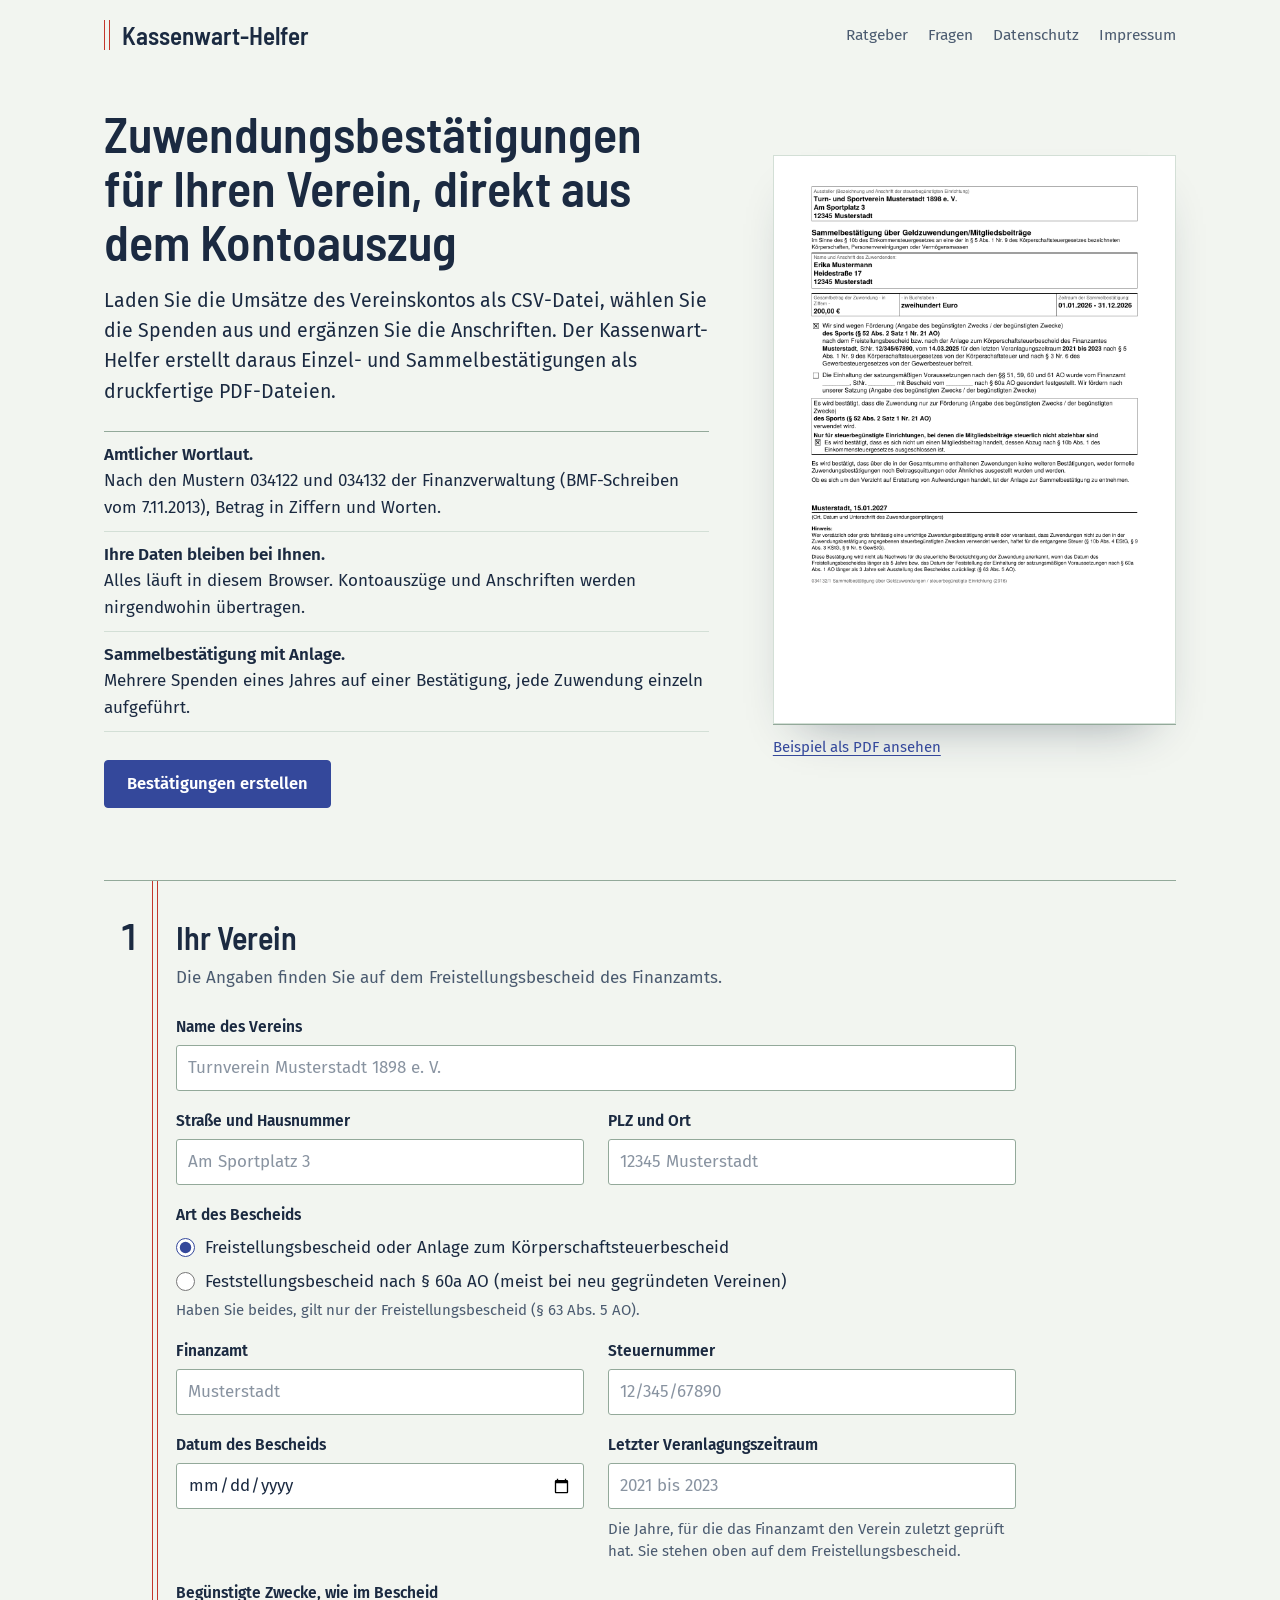
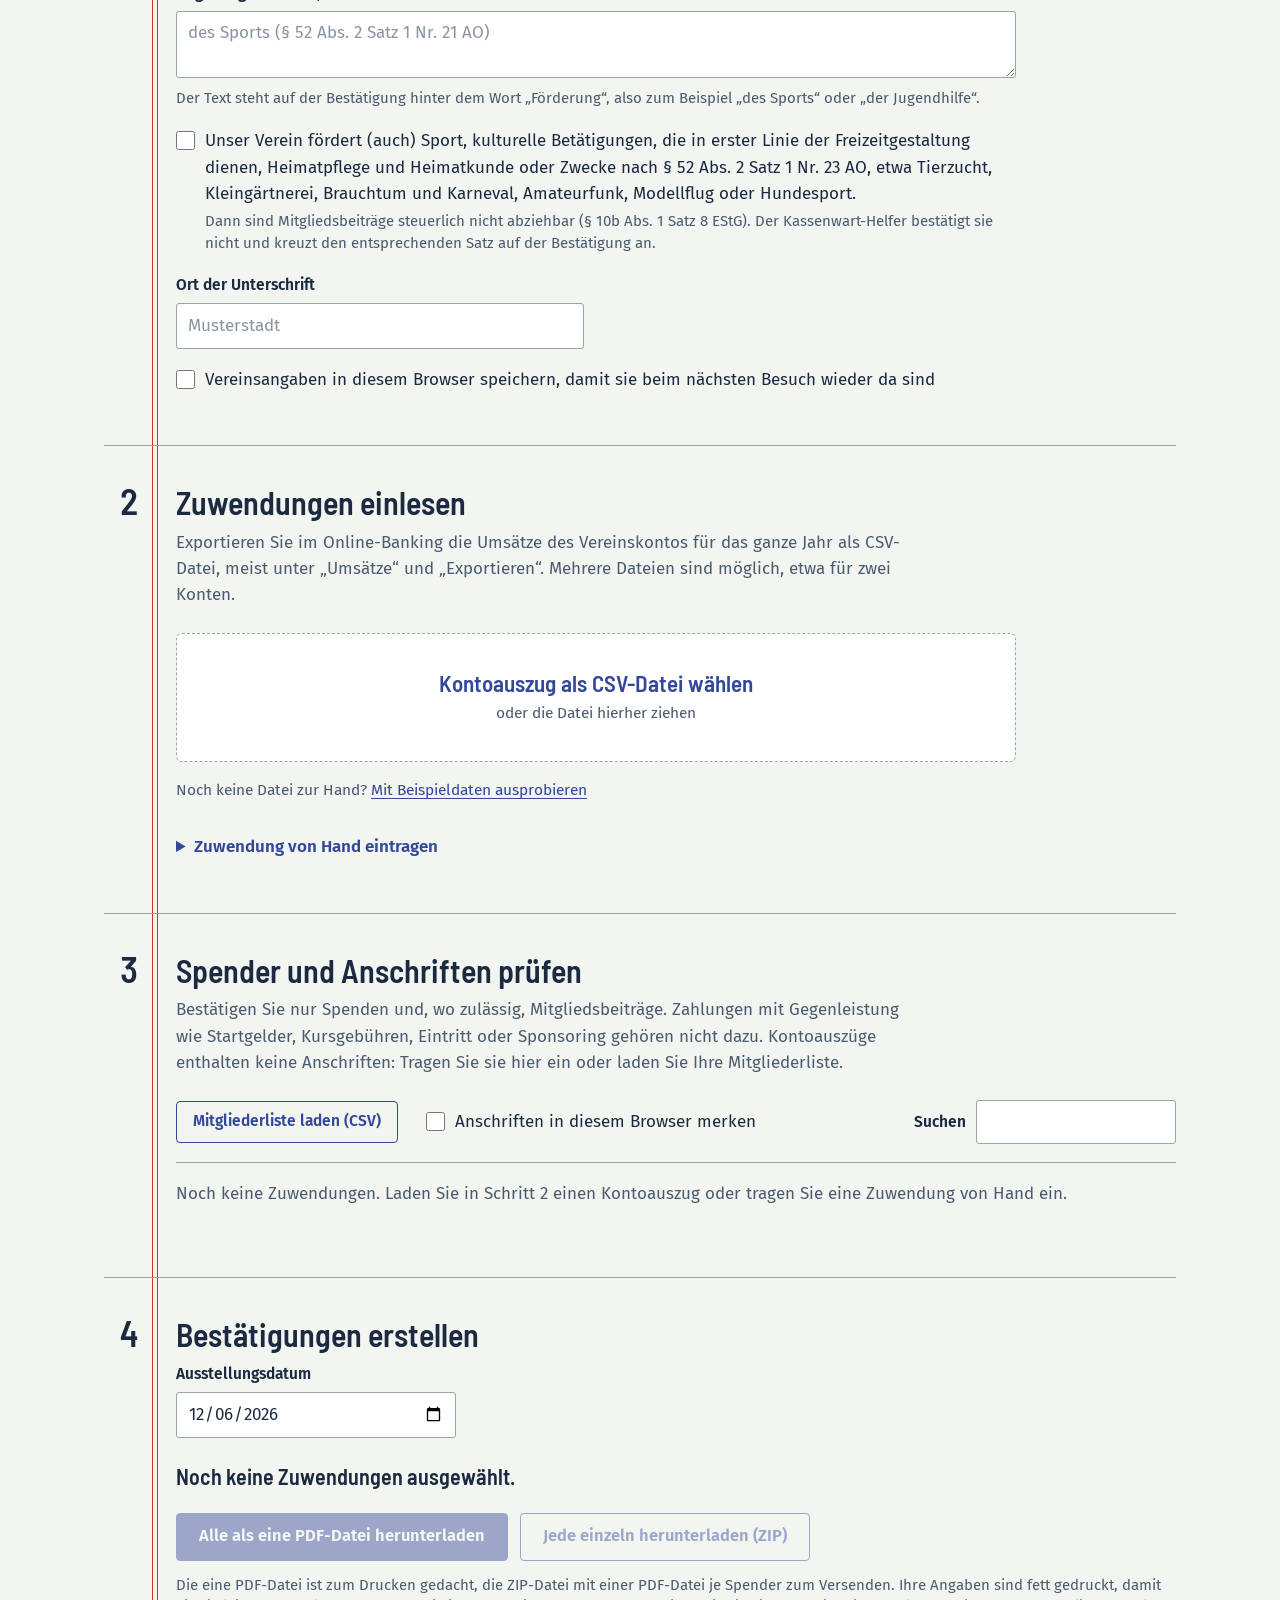
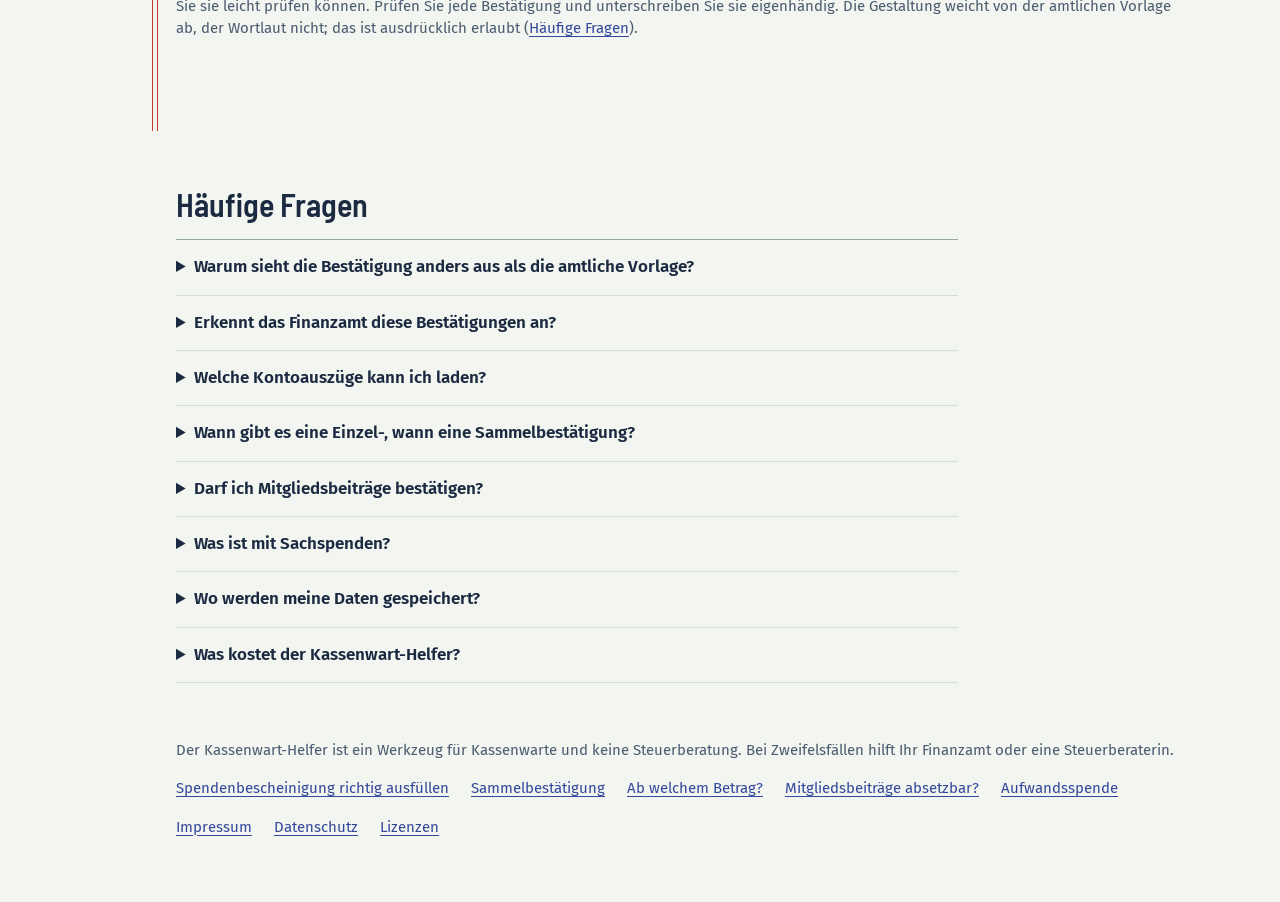
==== index.html @ af26ae36 "Seite aktualisiert (23e7986)" ====
<!doctype html>
<html lang="de">
<head>
  <meta charset="utf-8">
  <meta name="viewport" content="width=device-width, initial-scale=1">
  <title>Zuwendungsbestätigung erstellen: amtliches Muster, direkt aus dem Kontoauszug | Kassenwart-Helfer</title>
  <meta name="description" content="Spendenbescheinigungen für Ihren Verein nach amtlichem Muster: Kontoauszug als CSV laden, Spenden prüfen, Einzel- und Sammelbestätigungen als PDF erstellen. Ohne Anmeldung, die Daten bleiben in Ihrem Browser.">
  <meta name="color-scheme" content="light dark">
  <link rel="canonical" href="https://kassenwart-helfer.de/">
  <meta property="og:type" content="website">
  <meta property="og:locale" content="de_DE">
  <meta property="og:site_name" content="Kassenwart-Helfer">
  <meta property="og:title" content="Zuwendungsbestätigungen für Ihren Verein, direkt aus dem Kontoauszug">
  <meta property="og:description" content="Einzel- und Sammelbestätigungen nach amtlichem Muster als PDF. Ohne Anmeldung, die Daten bleiben in Ihrem Browser.">
  <meta property="og:url" content="https://kassenwart-helfer.de/">
  <meta property="og:image" content="https://kassenwart-helfer.de/beispiel.png">
  <link rel="icon" href="favicon.svg" type="image/svg+xml">
  <link rel="stylesheet" href="style.css">
  <script type="module" src="app.js"></script>
</head>
<body>
  <header class="kopf">
    <a class="marke" href="./">Kassenwart-Helfer</a>
    <nav aria-label="Seiten">
      <a href="spendenbescheinigung-verein.html">Ratgeber</a>
      <a href="#fragen">Fragen</a>
      <a href="datenschutz.html">Datenschutz</a>
      <a href="impressum.html">Impressum</a>
    </nav>
  </header>

  <main>
    <section class="einstieg" aria-labelledby="titel">
      <div>
        <h1 id="titel">Zuwendungsbestätigungen für Ihren Verein, direkt aus dem Kontoauszug</h1>
        <p class="lead">Laden Sie die Umsätze des Vereinskontos als CSV-Datei, wählen Sie die Spenden aus und ergänzen Sie die Anschriften. Der Kassenwart-Helfer erstellt daraus Einzel- und Sammelbestätigungen als druckfertige PDF-Dateien.</p>
        <ul class="fakten">
          <li><strong>Amtlicher Wortlaut.</strong> Nach den Mustern 034122 und 034132 der Finanzverwaltung (BMF-Schreiben vom 7.11.2013), Betrag in Ziffern und Worten.</li>
          <li><strong>Ihre Daten bleiben bei Ihnen.</strong> Alles läuft in diesem Browser. Kontoauszüge und Anschriften werden nirgendwohin übertragen.</li>
          <li><strong>Sammelbestätigung mit Anlage.</strong> Mehrere Spenden eines Jahres auf einer Bestätigung, jede Zuwendung einzeln aufgeführt.</li>
        </ul>
        <a class="knopf" href="#verein">Bestätigungen erstellen</a>
      </div>
      <figure class="beleg">
        <a href="beispiel.pdf"><img src="beispiel.png" width="620" height="877" alt="Beispiel: Sammelbestätigung über Geldzuwendungen eines Sportvereins nach amtlichem Muster"></a>
        <figcaption><a href="beispiel.pdf">Beispiel als PDF ansehen</a></figcaption>
      </figure>
    </section>

    <noscript><p class="meldung fehler">Der Kassenwart-Helfer braucht JavaScript. Bitte aktivieren Sie es für diese Seite.</p></noscript>

    <div class="kassenbuch">
      <section class="schritt" id="verein" aria-labelledby="verein-titel">
        <span class="nr" aria-hidden="true">1</span>
        <h2 id="verein-titel">Ihr Verein</h2>
        <p class="erklaerung">Die Angaben finden Sie auf dem Freistellungsbescheid des Finanzamts.</p>
        <form id="form-verein" class="felder" autocomplete="off">
          <label class="breit">Name des Vereins
            <input name="name" placeholder="Turnverein Musterstadt 1898 e. V.">
          </label>
          <label>Straße und Hausnummer
            <input name="strasse" placeholder="Am Sportplatz 3">
          </label>
          <label>PLZ und Ort
            <input name="plzOrt" placeholder="12345 Musterstadt">
          </label>
          <fieldset class="breit">
            <legend>Art des Bescheids</legend>
            <label class="wahl"><input type="radio" name="variante" value="freistellung" checked> <span>Freistellungsbescheid oder Anlage zum Körperschaftsteuerbescheid</span></label>
            <label class="wahl"><input type="radio" name="variante" value="feststellung"> <span>Feststellungsbescheid nach § 60a AO (meist bei neu gegründeten Vereinen)</span></label>
            <span class="hilfe">Haben Sie beides, gilt nur der Freistellungsbescheid (§ 63 Abs. 5 AO).</span>
          </fieldset>
          <label>Finanzamt
            <input name="finanzamt" placeholder="Musterstadt">
          </label>
          <label>Steuernummer
            <input name="steuernummer" placeholder="12/345/67890">
          </label>
          <label>Datum des Bescheids
            <input type="date" name="bescheidDatum">
          </label>
          <label data-nur="freistellung">Letzter Veranlagungszeitraum
            <input name="veranlagungszeitraum" placeholder="2021 bis 2023">
            <span class="hilfe">Die Jahre, für die das Finanzamt den Verein zuletzt geprüft hat. Sie stehen oben auf dem Freistellungsbescheid.</span>
          </label>
          <label class="breit">Begünstigte Zwecke, wie im Bescheid
            <textarea name="zwecke" rows="2" placeholder="des Sports (§ 52 Abs. 2 Satz 1 Nr. 21 AO)"></textarea>
            <span class="hilfe">Der Text steht auf der Bestätigung hinter dem Wort „Förderung“, also zum Beispiel „des Sports“ oder „der Jugendhilfe“.</span>
          </label>
          <label class="wahl breit"><input type="checkbox" name="freizeitzwecke">
            <span>Unser Verein fördert (auch) Sport, kulturelle Betätigungen, die in erster Linie der Freizeitgestaltung dienen, Heimatpflege und Heimatkunde oder Zwecke nach § 52 Abs. 2 Satz 1 Nr. 23 AO, etwa Tierzucht, Kleingärtnerei, Brauchtum und Karneval, Amateurfunk, Modellflug oder Hundesport.
              <span class="hilfe">Dann sind Mitgliedsbeiträge steuerlich nicht abziehbar (§ 10b Abs. 1 Satz 8 EStG). Der Kassenwart-Helfer bestätigt sie nicht und kreuzt den entsprechenden Satz auf der Bestätigung an.</span>
            </span>
          </label>
          <label>Ort der Unterschrift
            <input name="ort" placeholder="Musterstadt">
          </label>
          <label class="wahl breit"><input type="checkbox" id="verein-merken"> <span>Vereinsangaben in diesem Browser speichern, damit sie beim nächsten Besuch wieder da sind</span></label>
        </form>
        <p id="verein-meldung" class="meldung" role="status"></p>
      </section>

      <section class="schritt" id="zuwendungen" aria-labelledby="zuwendungen-titel">
        <span class="nr" aria-hidden="true">2</span>
        <h2 id="zuwendungen-titel">Zuwendungen einlesen</h2>
        <p class="erklaerung">Exportieren Sie im Online-Banking die Umsätze des Vereinskontos für das ganze Jahr als CSV-Datei, meist unter „Umsätze“ und „Exportieren“. Mehrere Dateien sind möglich, etwa für zwei Konten.</p>
        <label class="ablage" id="ablage-konto">
          <input type="file" id="datei-konto" accept=".csv,.txt,text/csv" multiple>
          <span class="ablage-titel">Kontoauszug als CSV-Datei wählen</span>
          <span class="ablage-text">oder die Datei hierher ziehen</span>
        </label>
        <p class="nebenbei">Noch keine Datei zur Hand? <button type="button" id="beispiel" class="leise">Mit Beispieldaten ausprobieren</button></p>
        <div id="dateien" class="dateien"></div>
        <p id="konto-meldung" class="meldung" role="status"></p>
        <div id="zeile-jahr" class="zeile-jahr" hidden>
          <label>Kalenderjahr der Bestätigungen <select id="jahr"></select></label>
        </div>
        <details class="hand">
          <summary>Zuwendung von Hand eintragen</summary>
          <p class="hilfe">Für Barspenden und für den Verzicht auf Erstattung von Aufwendungen, die nicht auf dem Kontoauszug stehen.</p>
          <form id="form-hand" class="felder">
            <label class="breit">Name
              <input name="name" required>
            </label>
            <label>Tag der Zuwendung
              <input type="date" name="datum" required>
            </label>
            <label>Betrag in Euro
              <input name="betrag" inputmode="decimal" required placeholder="50,00">
            </label>
            <label>Art der Zuwendung
              <select name="art"><option>Geldzuwendung</option><option>Mitgliedsbeitrag</option></select>
            </label>
            <label class="wahl"><input type="checkbox" name="verzicht"> <span>Verzicht auf Erstattung von Aufwendungen</span></label>
            <div class="breit"><button class="knopf zweit" type="submit">Zuwendung hinzufügen</button></div>
          </form>
          <p id="hand-meldung" class="meldung" role="status"></p>
        </details>
      </section>

      <section class="schritt" id="spender" aria-labelledby="spender-titel">
        <span class="nr" aria-hidden="true">3</span>
        <h2 id="spender-titel">Spender und Anschriften prüfen</h2>
        <p class="erklaerung">Bestätigen Sie nur Spenden und, wo zulässig, Mitgliedsbeiträge. Zahlungen mit Gegenleistung wie Startgelder, Kursgebühren, Eintritt oder Sponsoring gehören nicht dazu. Kontoauszüge enthalten keine Anschriften: Tragen Sie sie hier ein oder laden Sie Ihre Mitgliederliste.</p>
        <div class="werkzeuge">
          <label class="knopf zweit klein">Mitgliederliste laden (CSV)<input type="file" id="datei-mitglieder" accept=".csv,.txt,text/csv" class="unsichtbar"></label>
          <label class="wahl"><input type="checkbox" id="merken"> <span>Anschriften in diesem Browser merken</span></label>
          <label class="suche">Suchen <input type="search" id="suche"></label>
        </div>
        <p id="spender-meldung" class="meldung" role="status"></p>
        <ul id="liste" class="liste"></ul>
        <p id="liste-leer" class="leer">Noch keine Zuwendungen. Laden Sie in Schritt 2 einen Kontoauszug oder tragen Sie eine Zuwendung von Hand ein.</p>
      </section>

      <section class="schritt" id="erstellen" aria-labelledby="erstellen-titel">
        <span class="nr" aria-hidden="true">4</span>
        <h2 id="erstellen-titel">Bestätigungen erstellen</h2>
        <div class="felder">
          <label>Ausstellungsdatum
            <input type="date" id="ausstellung">
          </label>
        </div>
        <p id="zusammenfassung" class="zusammenfassung" aria-live="polite"></p>
        <ul id="probleme" class="probleme" aria-live="polite"></ul>
        <div id="lizenz" class="lizenz" hidden>
          <p id="lizenz-status"></p>
          <p><a id="lizenz-kaufen" class="knopf zweit" href="#" hidden>Saisonlizenz kaufen</a></p>
          <form id="lizenz-form" class="lizenz-form">
            <label>Lizenzschlüssel aus der Kauf-E-Mail
              <input id="lizenz-eingabe" autocomplete="off" spellcheck="false" placeholder="KH1-…">
            </label>
            <button class="knopf zweit" type="submit">Freischalten</button>
          </form>
          <p id="lizenz-meldung" class="meldung" role="status"></p>
        </div>
        <div class="aktionen">
          <button type="button" id="alle-pdf" class="knopf">Alle als eine PDF-Datei herunterladen</button>
          <button type="button" id="alle-zip" class="knopf zweit">Jede einzeln herunterladen (ZIP)</button>
        </div>
        <p class="hilfe">Die eine PDF-Datei ist zum Drucken gedacht, die ZIP-Datei mit einer PDF-Datei je Spender zum Versenden. Ihre Angaben sind fett gedruckt, damit Sie sie leicht prüfen können. Prüfen Sie jede Bestätigung und unterschreiben Sie sie eigenhändig. Die Gestaltung weicht von der amtlichen Vorlage ab, der Wortlaut nicht; das ist ausdrücklich erlaubt (<a href="#fragen">Häufige Fragen</a>).</p>
        <p id="erstellen-meldung" class="meldung" role="status"></p>
      </section>
    </div>

    <section class="fragen" id="fragen" aria-labelledby="fragen-titel">
      <h2 id="fragen-titel">Häufige Fragen</h2>
      <details>
        <summary>Warum sieht die Bestätigung anders aus als die amtliche Vorlage?</summary>
        <p>Weil die Finanzverwaltung das erlaubt. Nach dem BMF-Schreiben vom 7.11.2013 sind die amtlichen Muster in Wortlaut und Reihenfolge verbindlich, nicht in der Gestaltung. Rahmen, Ankreuzkästchen, Schrift und die Anordnung von Name und Anschrift darf der Verein selbst wählen, ebenso einen Briefkopf mit Logo. Die Bestätigung darf nur keine DIN-A4-Seite überschreiten; bei der Sammelbestätigung kommt die Anlage dazu.</p>
        <p>Die Vorlage hat Lücken zum Ausfüllen. Der Kassenwart-Helfer setzt Ihre Angaben direkt in die Sätze ein, deshalb läuft der Text ohne Lücken durch.</p>
      </details>
      <details>
        <summary>Erkennt das Finanzamt diese Bestätigungen an?</summary>
        <p>Ja, wenn die Angaben stimmen und die Bestätigung unterschrieben ist. Wortlaut und Reihenfolge entsprechen den amtlichen Vorlagen, den Mustern 034122 (Einzelbestätigung, Stand 2013) und 034132 (Sammelbestätigung, Stand 2016). Wir gleichen sie Wort für Wort mit den Vorlagen der Finanzverwaltung ab.</p>
        <p>Für die Richtigkeit der Angaben, also Zwecke, Bescheid, Spender und Beträge, ist der Verein als Aussteller verantwortlich. Prüfen Sie deshalb jede Bestätigung, bevor Sie sie unterschreiben.</p>
      </details>
      <details>
        <summary>Welche Kontoauszüge kann ich laden?</summary>
        <p>Die CSV-Exporte der Umsätze, wie sie die meisten Banken anbieten, zum Beispiel Sparkassen, Volks- und Raiffeisenbanken, ING oder DKB. Der Kassenwart-Helfer erkennt Datum, Name, Betrag und Verwendungszweck selbst. Falls eine Spalte falsch erkannt wird, können Sie sie nach dem Laden unter dem Dateinamen selbst zuordnen.</p>
      </details>
      <details>
        <summary>Wann gibt es eine Einzel-, wann eine Sammelbestätigung?</summary>
        <p>Hat jemand im gewählten Jahr einmal gespendet, erstellt der Kassenwart-Helfer eine Einzelbestätigung. Bei mehreren Zuwendungen wird es eine Sammelbestätigung über das Kalenderjahr mit einer Anlage, in der jede Zuwendung mit Datum, Art und Betrag steht.</p>
      </details>
      <details>
        <summary>Darf ich Mitgliedsbeiträge bestätigen?</summary>
        <p>Nur wenn Ihr Verein keinen der Zwecke fördert, für die § 10b Abs. 1 Satz 8 EStG den Abzug ausschließt: Sport, kulturelle Betätigungen, die in erster Linie der Freizeitgestaltung dienen, Heimatpflege und Heimatkunde sowie die Zwecke nach § 52 Abs. 2 Satz 1 Nr. 23 AO. Bei Fördervereinen von Schulen oder Kindergärten sind Mitgliedsbeiträge dagegen meist abziehbar.</p>
      </details>
      <details>
        <summary>Was ist mit Sachspenden?</summary>
        <p>Für Sachzuwendungen gibt es ein eigenes amtliches Muster. Der Kassenwart-Helfer erstellt derzeit nur Bestätigungen über Geldzuwendungen und Mitgliedsbeiträge, einschließlich des Verzichts auf Erstattung von Aufwendungen.</p>
      </details>
      <details>
        <summary>Wo werden meine Daten gespeichert?</summary>
        <p>Nirgends, solange Sie es nicht wünschen. Kontoauszüge, Spender und Beträge werden nur im Browser verarbeitet und nicht übertragen. Wenn Sie die Häkchen bei „Vereinsangaben speichern“ oder „Anschriften merken“ setzen, legt der Browser diese Angaben auf Ihrem Gerät ab, damit Sie sie im nächsten Jahr wieder haben.</p>
        <p><button type="button" id="daten-loeschen" class="leise">Gespeicherte Daten in diesem Browser löschen</button></p>
      </details>
      <details>
        <summary>Was kostet der Kassenwart-Helfer?</summary>
        <p>Derzeit nichts. Sie brauchen auch kein Konto und keine Anmeldung.</p>
      </details>
    </section>
  </main>

  <footer class="fuss">
    <p>Der Kassenwart-Helfer ist ein Werkzeug für Kassenwarte und keine Steuerberatung. Bei Zweifelsfällen hilft Ihr Finanzamt oder eine Steuerberaterin.</p>
    <p><a href="spendenbescheinigung-verein.html">Spendenbescheinigung richtig ausfüllen</a> <a href="sammelbestaetigung.html">Sammelbestätigung</a> <a href="spendenbescheinigung-ab-welchem-betrag.html">Ab welchem Betrag?</a> <a href="mitgliedsbeitrag-absetzbar.html">Mitgliedsbeiträge absetzbar?</a> <a href="aufwandsspende.html">Aufwandsspende</a></p>
    <p><a href="impressum.html">Impressum</a> <a href="datenschutz.html">Datenschutz</a> <a href="lizenzen.txt">Lizenzen</a></p>
  </footer>
</body>
</html>
---- style.css ----
/* Kassenwart-Helfer: Kassenbuch-Papier, rote Randlinie, Stempelblau für Handlungen. */

@font-face {
  font-family: 'Barlow Semi Condensed';
  font-weight: 600;
  font-display: swap;
  src: url(fonts/barlow-semi-condensed-latin-600-normal.woff2) format('woff2');
}
@font-face {
  font-family: 'Fira Sans';
  font-weight: 400;
  font-display: swap;
  src: url(fonts/fira-sans-latin-400-normal.woff2) format('woff2');
}
@font-face {
  font-family: 'Fira Sans';
  font-weight: 600;
  font-display: swap;
  src: url(fonts/fira-sans-latin-600-normal.woff2) format('woff2');
}

:root {
  color-scheme: light;
  --papier: #f2f5f0;
  --blatt: #ffffff;
  --linie: #d3dfd6;
  --linie-stark: #93a99a;
  --tinte: #1b2a41;
  --tinte-leise: #4b5b70;
  --stempel: #34489b;
  --stempel-tief: #26387d;
  --stempel-hell: #e6eaf7;
  --auf-stempel: #ffffff;
  --rand: #c4372c;
  --fehler: #a3241a;
  --fehler-hell: #fbeae7;
  --kopf: 'Barlow Semi Condensed', 'Arial Narrow', Arial, sans-serif;
  --text: 'Fira Sans', 'Segoe UI', system-ui, sans-serif;
  --rand-x: 72px;
  --seite: 1120px;
  --gutter: 24px;
}

@media (prefers-color-scheme: dark) {
  :root {
    color-scheme: dark;
    --papier: #131a17;
    --blatt: #1b2420;
    --linie: #2c3a33;
    --linie-stark: #51665b;
    --tinte: #e4ebe6;
    --tinte-leise: #a9b6ae;
    --stempel: #9fb0f3;
    --stempel-tief: #c3cdf8;
    --stempel-hell: #222b47;
    --auf-stempel: #131a17;
    --rand: #e2695d;
    --fehler: #f19083;
    --fehler-hell: #3a201d;
  }
}

*, *::before, *::after { box-sizing: border-box; }
html { -webkit-text-size-adjust: 100%; scroll-behavior: smooth; }
@media (prefers-reduced-motion: reduce) { html { scroll-behavior: auto; } }
body {
  margin: 0;
  font-variant-numeric: lining-nums;
  background: var(--papier);
  color: var(--tinte);
  font: 400 17px/1.55 var(--text);
}
a { color: var(--stempel); text-underline-offset: 3px; }
h1, h2, h3 { font-family: var(--kopf); font-weight: 600; line-height: 1.08; margin: 0; }
p { margin: 0 0 1em; }
:focus-visible { outline: 3px solid var(--stempel); outline-offset: 2px; }
[hidden] { display: none !important; }

/* Kopf */
.kopf {
  max-width: var(--seite);
  margin: 0 auto;
  padding: 20px var(--gutter);
  display: flex;
  align-items: center;
  justify-content: space-between;
  gap: 12px 24px;
  flex-wrap: wrap;
}
.marke {
  display: inline-flex;
  align-items: center;
  gap: 12px;
  font: 600 25px/1 var(--kopf);
  color: var(--tinte);
  text-decoration: none;
}
.marke::before, .kassenbuch::before {
  content: '';
  border-left: 1.5px solid var(--rand);
  border-right: 1.5px solid var(--rand);
}
.marke::before { width: 6px; height: 30px; }
.kopf nav { display: flex; flex-wrap: wrap; gap: 8px 20px; font-size: 15.5px; }
.kopf nav a { color: var(--tinte-leise); text-decoration: none; }
.kopf nav a:hover { color: var(--stempel); text-decoration: underline; }

/* Einstieg */
.einstieg {
  max-width: var(--seite);
  margin: 0 auto;
  padding: 36px var(--gutter) 72px;
  display: grid;
  grid-template-columns: minmax(0, 1.2fr) minmax(0, 0.8fr);
  gap: 64px;
  align-items: center;
}
.einstieg h1 {
  font-size: clamp(34px, 4.3vw, 50px);
  overflow-wrap: break-word;
  margin-bottom: 18px;
}
.lead { font-size: 19.5px; max-width: 34em; }
.fakten { list-style: none; padding: 0; margin: 24px 0 28px; max-width: 36em; border-top: 1px solid var(--linie-stark); }
.fakten li { padding: 10px 0; border-bottom: 1px solid var(--linie); }
.fakten strong { display: block; }
.beleg { margin: 0; }
.beleg img {
  display: block;
  width: 100%;
  height: auto;
  background: #fff;
  border: 1px solid var(--linie);
  box-shadow: 0 1px 0 var(--linie-stark), 0 24px 48px -28px rgba(27, 42, 65, 0.45);
}
.beleg figcaption { margin-top: 12px; font-size: 15px; }

/* Knöpfe */
.knopf {
  display: inline-flex;
  align-items: center;
  justify-content: center;
  min-height: 48px;
  padding: 10px 22px;
  border-radius: 4px;
  border: 1.5px solid var(--stempel);
  background: var(--stempel);
  color: var(--auf-stempel);
  font: 600 16.5px/1.25 var(--text);
  text-align: center;
  text-decoration: none;
  cursor: pointer;
}
.knopf:hover { background: var(--stempel-tief); border-color: var(--stempel-tief); }
.knopf.zweit { background: transparent; color: var(--stempel); }
.knopf.zweit:hover { background: var(--stempel-hell); }
.knopf.klein { min-height: 42px; padding: 8px 16px; font-size: 15.5px; }
.knopf:disabled { opacity: 0.45; cursor: not-allowed; }
.knopf:disabled:hover { background: var(--stempel); }
.knopf.zweit:disabled:hover { background: transparent; }
.knopf:focus-within { outline: 3px solid var(--stempel); outline-offset: 2px; }
.leise {
  background: none;
  border: 0;
  padding: 4px 0;
  color: var(--stempel);
  font: inherit;
  text-decoration: underline;
  text-underline-offset: 3px;
  cursor: pointer;
}

/* Kassenbuch mit Randlinie und Schrittnummern */
.kassenbuch {
  position: relative;
  max-width: var(--seite);
  margin: 0 auto;
  padding: 0 var(--gutter) 24px calc(var(--gutter) + var(--rand-x));
}
.kassenbuch::before {
  position: absolute;
  top: 0;
  bottom: 0;
  left: calc(var(--gutter) + var(--rand-x) - 24px);
  width: 6px;
}
.schritt { position: relative; padding: 40px 0 52px; }
.schritt::before {
  content: '';
  position: absolute;
  top: 0;
  left: calc(-1 * var(--rand-x));
  right: 0;
  border-top: 1px solid var(--linie-stark);
}
.schritt .nr {
  position: absolute;
  top: 38px;
  left: calc(-1 * var(--rand-x));
  width: calc(var(--rand-x) - 38px);
  text-align: right;
  font: 600 36px/1 var(--kopf);
  font-variant-numeric: tabular-nums;
}
.schritt h2 { font-size: 32px; margin-bottom: 10px; }
.erklaerung { max-width: 44em; color: var(--tinte-leise); margin-bottom: 24px; }

/* Formulare */
.felder {
  display: grid;
  grid-template-columns: repeat(2, minmax(0, 1fr));
  gap: 18px 24px;
  max-width: 840px;
}
.felder .breit { grid-column: 1 / -1; }
.felder > label:not(.wahl), .zeile-jahr label, .suche, .zuordnung label {
  display: flex;
  flex-direction: column;
  gap: 6px;
  font-weight: 600;
  font-size: 15.5px;
}
fieldset { border: 0; padding: 0; margin: 0; min-width: 0; }
legend { font-weight: 600; font-size: 15.5px; padding: 0; margin-bottom: 8px; }
fieldset .wahl + .wahl { margin-top: 8px; }
input:not([type]), input[type=text], input[type=date], input[type=search], select, textarea {
  width: 100%;
  min-height: 46px;
  padding: 9px 11px;
  font: 400 17px/1.4 var(--text);
  color: var(--tinte);
  background: var(--blatt);
  border: 1px solid var(--linie-stark);
  border-radius: 3px;
}
textarea { resize: vertical; min-height: 66px; }
input::placeholder, textarea::placeholder { color: var(--tinte-leise); opacity: 0.65; }
.wahl { display: flex; gap: 10px; align-items: flex-start; font-weight: 400; cursor: pointer; }
.wahl input { flex: none; width: 19px; height: 19px; margin: 3px 0 0; accent-color: var(--stempel); }
.hilfe { display: block; margin-top: 4px; font-weight: 400; font-size: 15px; line-height: 1.45; color: var(--tinte-leise); }

/* Meldungen */
.meldung { max-width: 840px; margin: 18px 0 0; padding: 10px 14px; border-left: 4px solid var(--stempel); background: var(--stempel-hell); }
.meldung:empty { display: none; }
.meldung.fehler { border-color: var(--fehler); background: var(--fehler-hell); }
.probleme { list-style: none; padding: 0; margin: 12px 0 0; max-width: 840px; }
.probleme li { margin-bottom: 6px; padding: 10px 14px; border-left: 4px solid var(--fehler); background: var(--fehler-hell); }

/* Schritt 2 */
.ablage {
  position: relative;
  display: flex;
  flex-direction: column;
  align-items: center;
  gap: 4px;
  max-width: 840px;
  padding: 36px 24px;
  text-align: center;
  background: var(--blatt);
  border: 1.5px dashed var(--linie-stark);
  border-radius: 6px;
  cursor: pointer;
}
.ablage:hover, .ablage.ueber { border-color: var(--stempel); background: var(--stempel-hell); }
.ablage:focus-within { outline: 3px solid var(--stempel); outline-offset: 2px; }
.ablage input, .unsichtbar {
  position: absolute;
  width: 1px;
  height: 1px;
  opacity: 0;
  overflow: hidden;
  clip-path: inset(50%);
}
.ablage-titel { font: 600 23px/1.2 var(--kopf); color: var(--stempel); }
.ablage-text { font-size: 15.5px; color: var(--tinte-leise); }
.nebenbei { margin: 12px 0 0; font-size: 15.5px; color: var(--tinte-leise); }
.dateien { max-width: 840px; }
.datei { margin-top: 14px; padding: 10px 14px; background: var(--blatt); border: 1px solid var(--linie); border-radius: 4px; }
.datei summary { cursor: pointer; }
.zuordnung { grid-template-columns: repeat(auto-fill, minmax(150px, 1fr)); gap: 12px; margin: 14px 0 6px; }
.zuordnung select { min-height: 40px; font-size: 15.5px; }
.zeile-jahr { margin-top: 22px; max-width: 280px; }
.hand { margin-top: 28px; max-width: 840px; }
.hand summary { cursor: pointer; font-weight: 600; color: var(--stempel); }
.hand .hilfe { margin: 10px 0 16px; }

/* Schritt 3: Liste der Spender */
.werkzeuge { display: flex; flex-wrap: wrap; align-items: center; gap: 14px 28px; margin-bottom: 18px; }
.werkzeuge .suche { flex-direction: row; align-items: center; gap: 10px; margin-left: auto; }
.werkzeuge .suche input { width: 200px; min-height: 42px; }
.liste { list-style: none; margin: 0; padding: 0; border-top: 1px solid var(--linie-stark); }
.spender { border-bottom: 1px solid var(--linie); }
.spender .zeile {
  display: grid;
  grid-template-columns: 26px minmax(0, 1fr) 212px auto;
  gap: 10px 18px;
  align-items: start;
  padding: 14px 0;
}
.spender .auswahl { padding-top: 12px; }
.spender .auswahl input { width: 19px; height: 19px; margin: 0; accent-color: var(--stempel); }
.spender .person { display: grid; grid-template-columns: minmax(0, 0.85fr) minmax(0, 1.15fr); gap: 8px; }
.spender .name { font-weight: 600; }
.spender .anschrift { min-height: 46px; height: 70px; }
.spender .stand { padding-top: 6px; text-align: right; }
.spender .betrag { display: block; font: 600 21px/1.2 var(--kopf); font-variant-numeric: tabular-nums; }
.spender .form { display: block; font-size: 14.5px; color: var(--tinte-leise); }
.spender .knoepfe { display: flex; gap: 16px; padding-top: 8px; white-space: nowrap; }
.spender.aus .person, .spender.aus .stand { opacity: 0.5; }
.spender.ohne-anschrift .anschrift { border-color: var(--fehler); background: var(--fehler-hell); }
.posten { padding: 0 0 18px 44px; overflow-x: auto; }
.posten table { width: 100%; border-collapse: collapse; font-size: 15.5px; }
.posten th { padding: 6px 8px; text-align: left; font-size: 14px; color: var(--tinte-leise); border-bottom: 1px solid var(--linie-stark); }
.posten td { padding: 7px 8px; vertical-align: top; border-bottom: 1px solid var(--linie); }
.posten td:first-child, .posten th:first-child { width: 34px; }
.posten td.zahl, .posten th:last-child { text-align: right; white-space: nowrap; font-variant-numeric: tabular-nums; }
.posten select { width: auto; min-height: 36px; padding: 4px 8px; font-size: 15px; }
.posten input[type=checkbox] { width: 18px; height: 18px; margin: 3px 0 0; accent-color: var(--stempel); }
.grund { display: block; font-size: 14px; color: var(--fehler); }
.leer { color: var(--tinte-leise); padding: 18px 0; margin: 0; }

/* Schritt 4 */
#erstellen .felder { max-width: 280px; grid-template-columns: 1fr; }
.zusammenfassung { margin: 24px 0 0; font: 600 22px/1.3 var(--kopf); max-width: 40em; }
.aktionen { display: flex; flex-wrap: wrap; gap: 12px; margin: 22px 0 14px; }

/* Vorschau */
.vorschau-hinweis { max-width: var(--seite); margin: 0 auto 16px; }

/* Saisonlizenz */
.lizenz { max-width: 840px; margin-top: 22px; padding: 16px 18px; background: var(--blatt); border: 1px solid var(--linie); border-left: 4px solid var(--stempel); }
.lizenz p:first-child { margin-top: 0; }
.lizenz-form { display: flex; flex-wrap: wrap; align-items: flex-end; gap: 12px; }
.lizenz-form label { flex: 1 1 320px; display: flex; flex-direction: column; gap: 6px; font-weight: 600; font-size: 15.5px; }

/* Fragen und Fuß */
.fragen {
  max-width: var(--seite);
  margin: 0 auto;
  padding: 56px var(--gutter) 32px calc(var(--gutter) + var(--rand-x));
}
.fragen h2 { font-size: 32px; margin-bottom: 18px; }
.fragen details { max-width: 46em; border-bottom: 1px solid var(--linie); }
.fragen details:first-of-type { border-top: 1px solid var(--linie-stark); }
.fragen summary { padding: 14px 0; font-weight: 600; cursor: pointer; }
.fragen details p { max-width: 42em; }
.fuss {
  max-width: var(--seite);
  margin: 0 auto;
  padding: 24px var(--gutter) 48px calc(var(--gutter) + var(--rand-x));
  font-size: 15px;
  color: var(--tinte-leise);
}
.fuss a { margin-right: 18px; }

/* Rechtstexte und Ratgeber */
.text ul, .text ol { padding-left: 1.3em; }
.text li { margin-bottom: 0.5em; }
.text .lead { font-size: 19px; }
.hinweisbox { margin: 36px 0; padding: 20px 22px; background: var(--blatt); border-left: 4px solid var(--stempel); }
.hinweisbox p:last-child { margin-bottom: 0; }
.stand { margin-top: 40px; font-size: 14.5px; color: var(--tinte-leise); }
.text { max-width: 46em; margin: 0 auto; padding: 24px var(--gutter) 64px; }
.text h1 { font-size: clamp(30px, 6vw, 44px); margin: 12px 0 24px; overflow-wrap: break-word; hyphens: auto; }
.text h2 { font-size: 26px; margin: 32px 0 10px; }

@media (max-width: 860px) {
  :root { --rand-x: 44px; --gutter: 16px; }
  .einstieg { grid-template-columns: 1fr; gap: 36px; padding-top: 12px; padding-bottom: 48px; }
  .beleg { max-width: 420px; }
  .felder { grid-template-columns: 1fr; }
  .schritt .nr { width: calc(var(--rand-x) - 30px); font-size: 26px; top: 42px; }
  .kassenbuch::before { left: calc(var(--gutter) + var(--rand-x) - 18px); width: 5px; }
  .schritt h2, .fragen h2 { font-size: 27px; }
  .spender .zeile { grid-template-columns: 26px minmax(0, 1fr); }
  .spender .person { grid-template-columns: 1fr; }
  .spender .stand, .spender .knoepfe { grid-column: 2; text-align: left; padding-top: 0; }
  .posten { padding-left: 0; }
  .werkzeuge .suche { margin-left: 0; }
  .werkzeuge .suche input { width: 100%; }
}
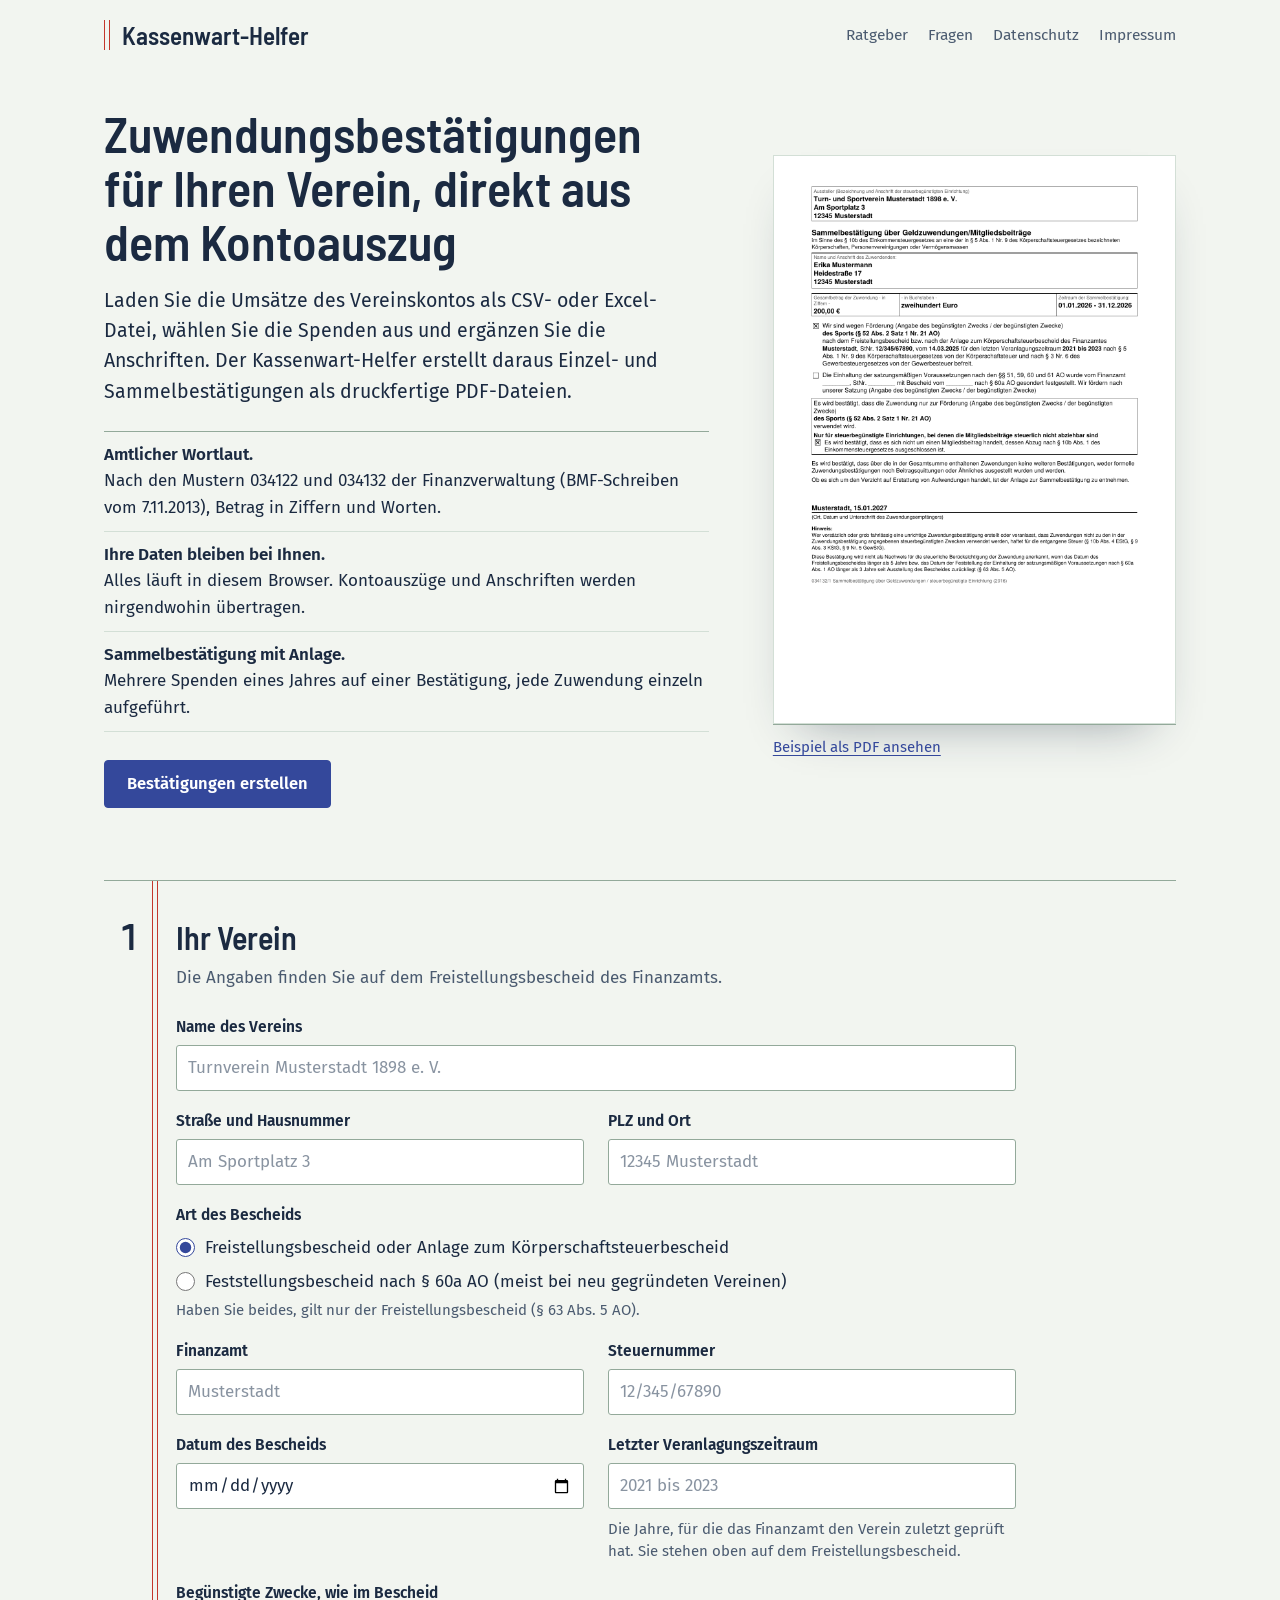
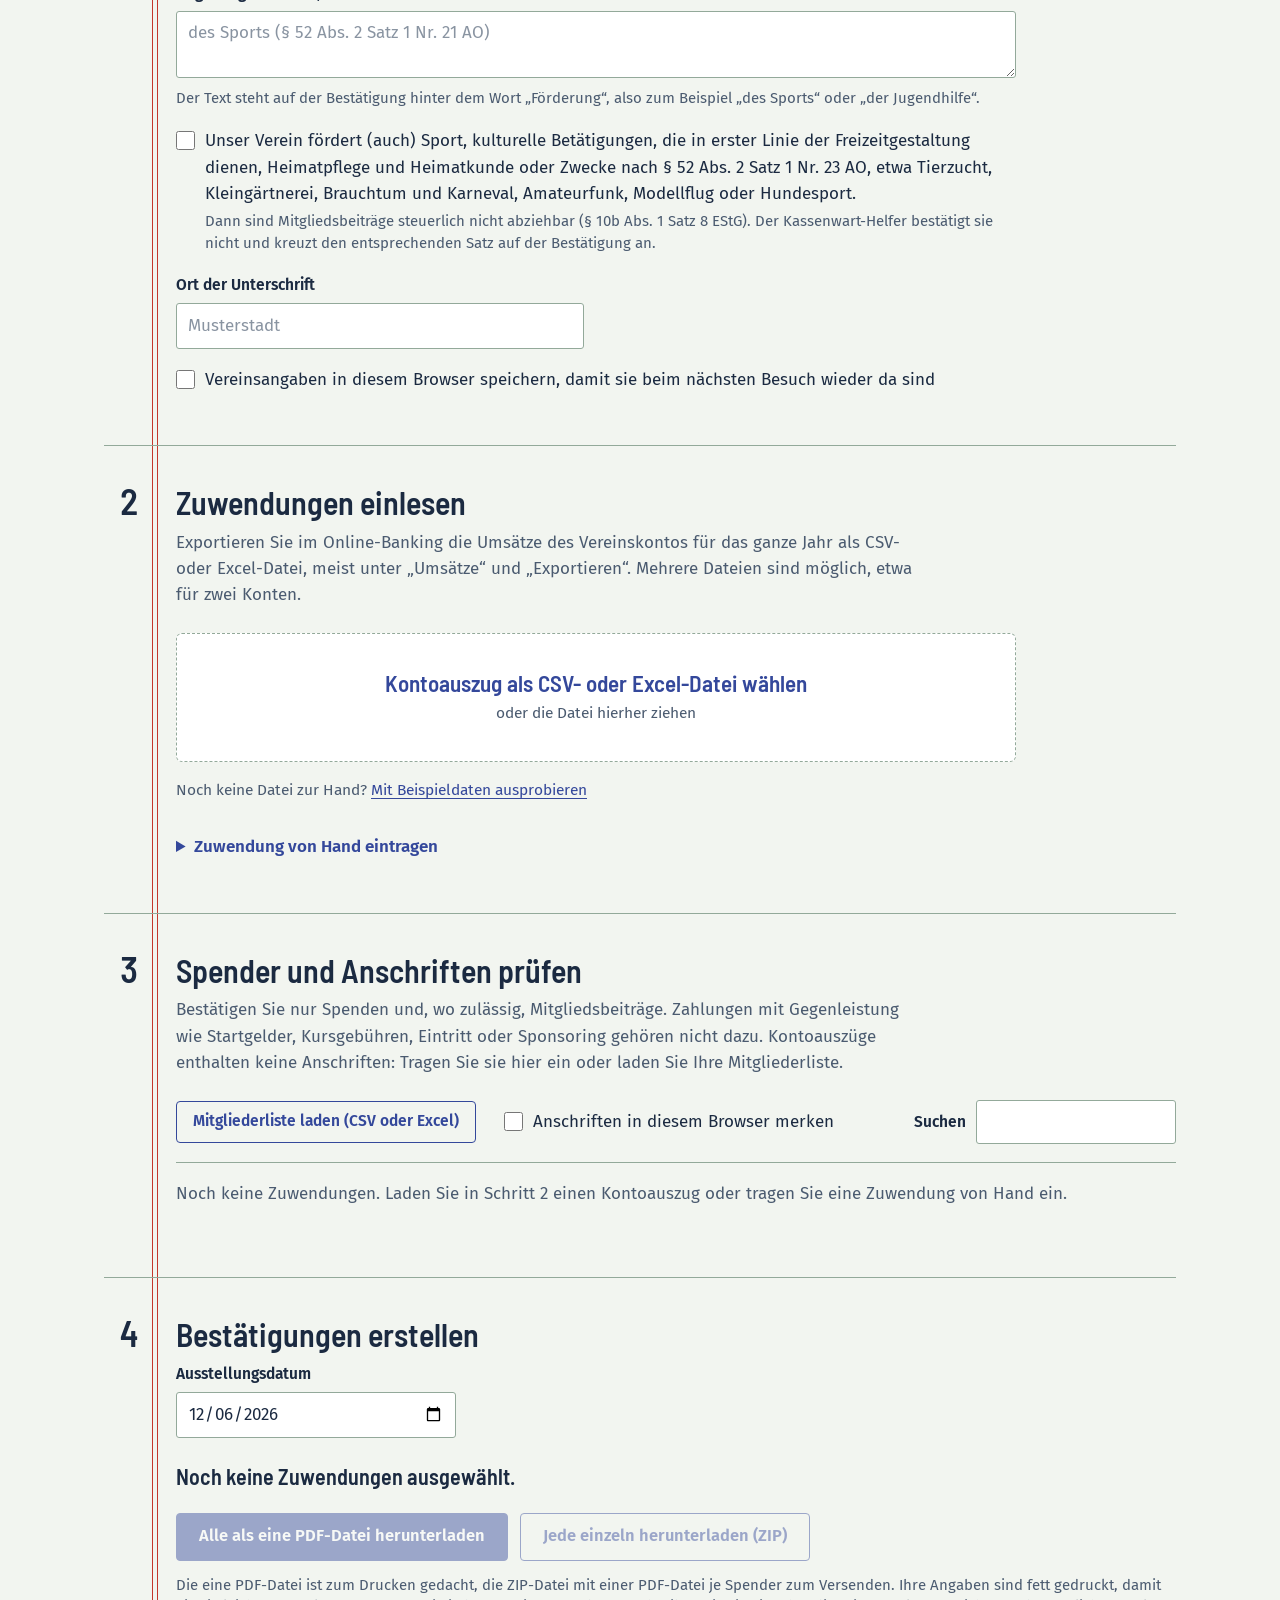
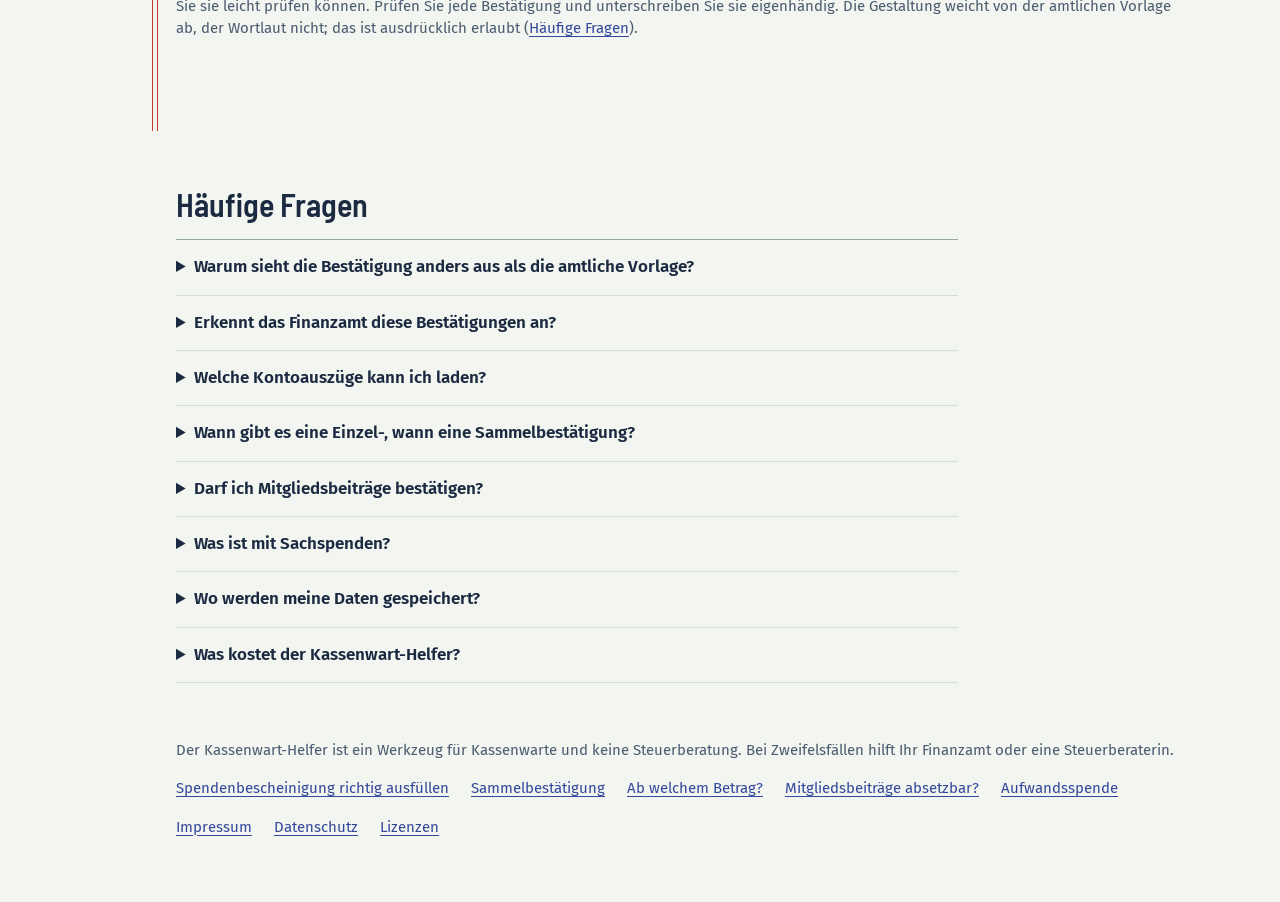
==== commit e7dfce64: "Seite aktualisiert (1e82bad)" ====
--- a/index.html
+++ b/index.html
@@ -33,7 +33,7 @@
     <section class="einstieg" aria-labelledby="titel">
       <div>
         <h1 id="titel">Zuwendungsbestätigungen für Ihren Verein, direkt aus dem Kontoauszug</h1>
-        <p class="lead">Laden Sie die Umsätze des Vereinskontos als CSV-Datei, wählen Sie die Spenden aus und ergänzen Sie die Anschriften. Der Kassenwart-Helfer erstellt daraus Einzel- und Sammelbestätigungen als druckfertige PDF-Dateien.</p>
+        <p class="lead">Laden Sie die Umsätze des Vereinskontos als CSV- oder Excel-Datei, wählen Sie die Spenden aus und ergänzen Sie die Anschriften. Der Kassenwart-Helfer erstellt daraus Einzel- und Sammelbestätigungen als druckfertige PDF-Dateien.</p>
         <ul class="fakten">
           <li><strong>Amtlicher Wortlaut.</strong> Nach den Mustern 034122 und 034132 der Finanzverwaltung (BMF-Schreiben vom 7.11.2013), Betrag in Ziffern und Worten.</li>
           <li><strong>Ihre Daten bleiben bei Ihnen.</strong> Alles läuft in diesem Browser. Kontoauszüge und Anschriften werden nirgendwohin übertragen.</li>
@@ -103,10 +103,10 @@
       <section class="schritt" id="zuwendungen" aria-labelledby="zuwendungen-titel">
         <span class="nr" aria-hidden="true">2</span>
         <h2 id="zuwendungen-titel">Zuwendungen einlesen</h2>
-        <p class="erklaerung">Exportieren Sie im Online-Banking die Umsätze des Vereinskontos für das ganze Jahr als CSV-Datei, meist unter „Umsätze“ und „Exportieren“. Mehrere Dateien sind möglich, etwa für zwei Konten.</p>
+        <p class="erklaerung">Exportieren Sie im Online-Banking die Umsätze des Vereinskontos für das ganze Jahr als CSV- oder Excel-Datei, meist unter „Umsätze“ und „Exportieren“. Mehrere Dateien sind möglich, etwa für zwei Konten.</p>
         <label class="ablage" id="ablage-konto">
-          <input type="file" id="datei-konto" accept=".csv,.txt,text/csv" multiple>
-          <span class="ablage-titel">Kontoauszug als CSV-Datei wählen</span>
+          <input type="file" id="datei-konto" accept=".csv,.txt,.xlsx,text/csv,application/vnd.openxmlformats-officedocument.spreadsheetml.sheet" multiple>
+          <span class="ablage-titel">Kontoauszug als CSV- oder Excel-Datei wählen</span>
           <span class="ablage-text">oder die Datei hierher ziehen</span>
         </label>
         <p class="nebenbei">Noch keine Datei zur Hand? <button type="button" id="beispiel" class="leise">Mit Beispieldaten ausprobieren</button></p>
@@ -143,7 +143,7 @@
         <h2 id="spender-titel">Spender und Anschriften prüfen</h2>
         <p class="erklaerung">Bestätigen Sie nur Spenden und, wo zulässig, Mitgliedsbeiträge. Zahlungen mit Gegenleistung wie Startgelder, Kursgebühren, Eintritt oder Sponsoring gehören nicht dazu. Kontoauszüge enthalten keine Anschriften: Tragen Sie sie hier ein oder laden Sie Ihre Mitgliederliste.</p>
         <div class="werkzeuge">
-          <label class="knopf zweit klein">Mitgliederliste laden (CSV)<input type="file" id="datei-mitglieder" accept=".csv,.txt,text/csv" class="unsichtbar"></label>
+          <label class="knopf zweit klein">Mitgliederliste laden (CSV oder Excel)<input type="file" id="datei-mitglieder" accept=".csv,.txt,.xlsx,text/csv,application/vnd.openxmlformats-officedocument.spreadsheetml.sheet" class="unsichtbar"></label>
           <label class="wahl"><input type="checkbox" id="merken"> <span>Anschriften in diesem Browser merken</span></label>
           <label class="suche">Suchen <input type="search" id="suche"></label>
         </div>
@@ -196,7 +196,7 @@
       </details>
       <details>
         <summary>Welche Kontoauszüge kann ich laden?</summary>
-        <p>Die CSV-Exporte der Umsätze, wie sie die meisten Banken anbieten, zum Beispiel Sparkassen, Volks- und Raiffeisenbanken, ING oder DKB. Der Kassenwart-Helfer erkennt Datum, Name, Betrag und Verwendungszweck selbst. Falls eine Spalte falsch erkannt wird, können Sie sie nach dem Laden unter dem Dateinamen selbst zuordnen.</p>
+        <p>Die CSV- oder Excel-Exporte (.xlsx) der Umsätze, wie sie die meisten Banken anbieten, zum Beispiel Sparkassen, Volks- und Raiffeisenbanken, ING oder DKB. Der Kassenwart-Helfer erkennt Datum, Name, Betrag und Verwendungszweck selbst. Falls eine Spalte falsch erkannt wird, können Sie sie nach dem Laden unter dem Dateinamen selbst zuordnen.</p>
       </details>
       <details>
         <summary>Wann gibt es eine Einzel-, wann eine Sammelbestätigung?</summary>
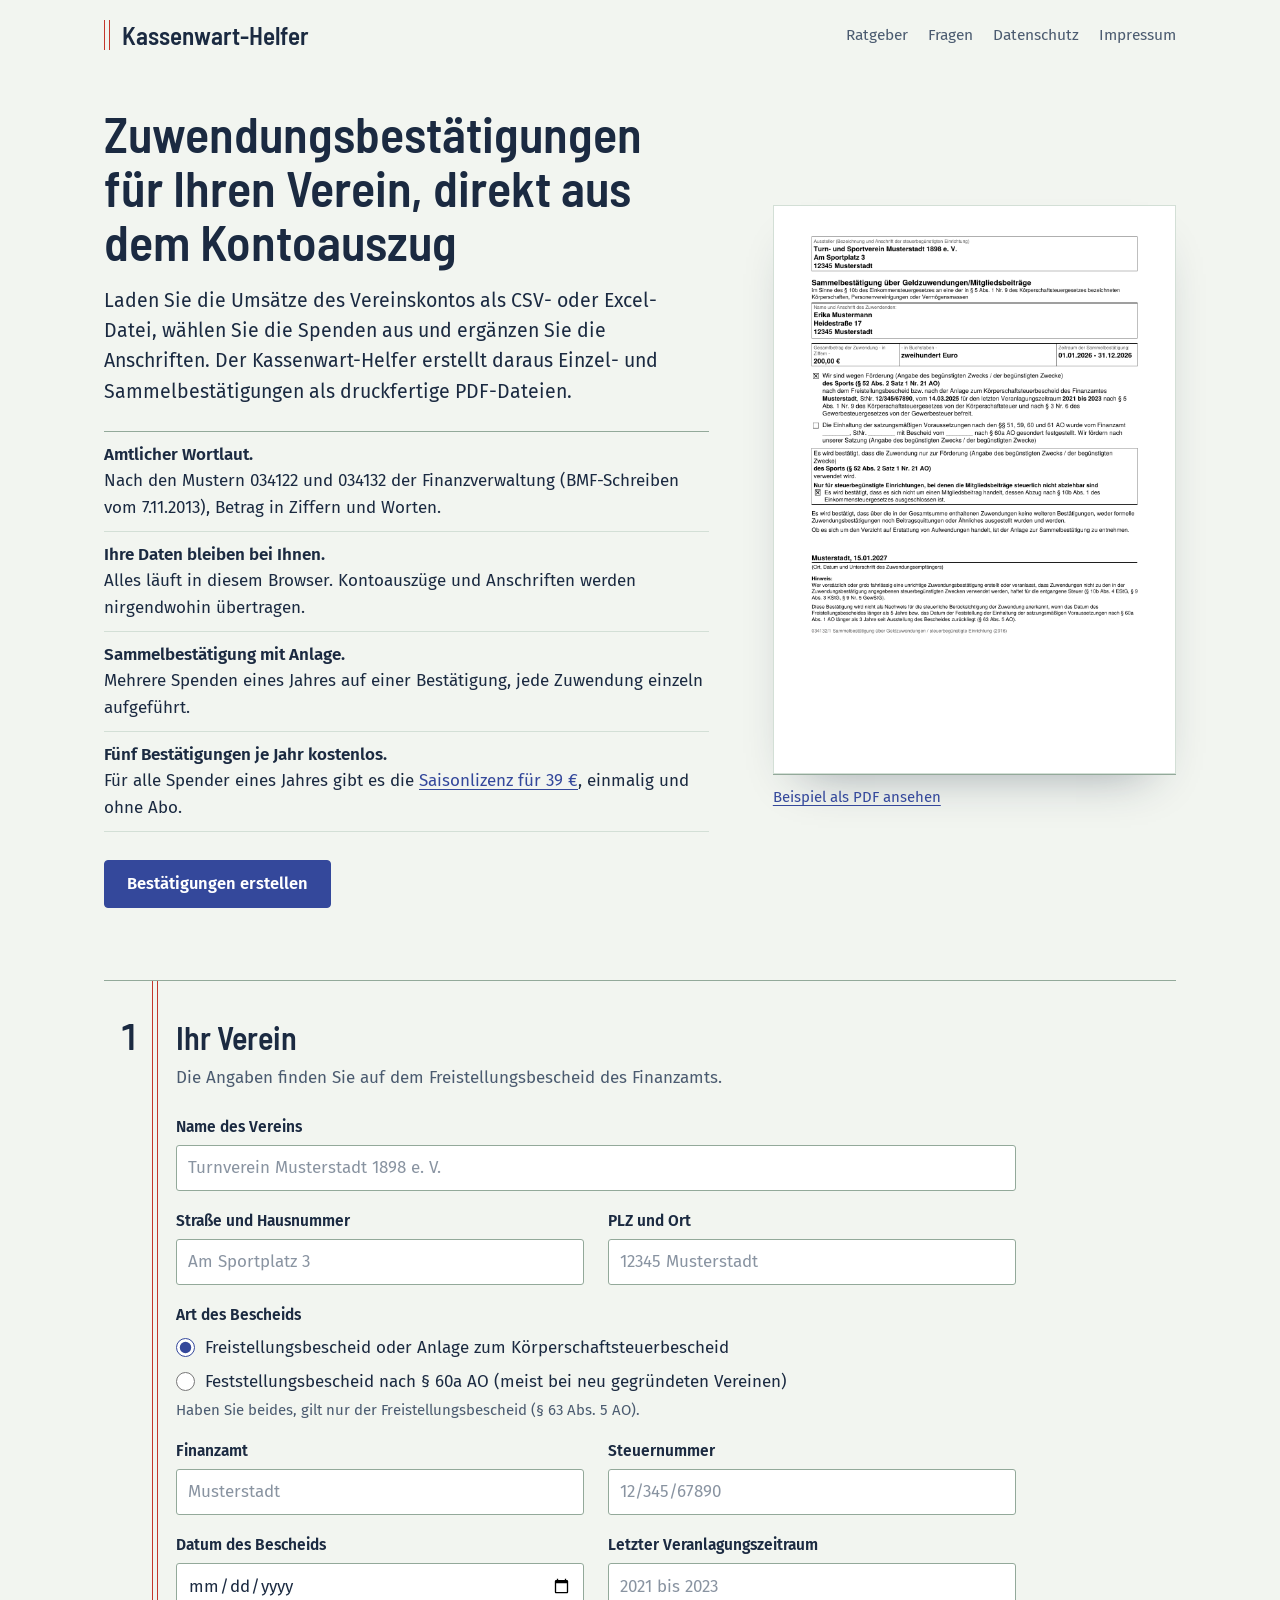
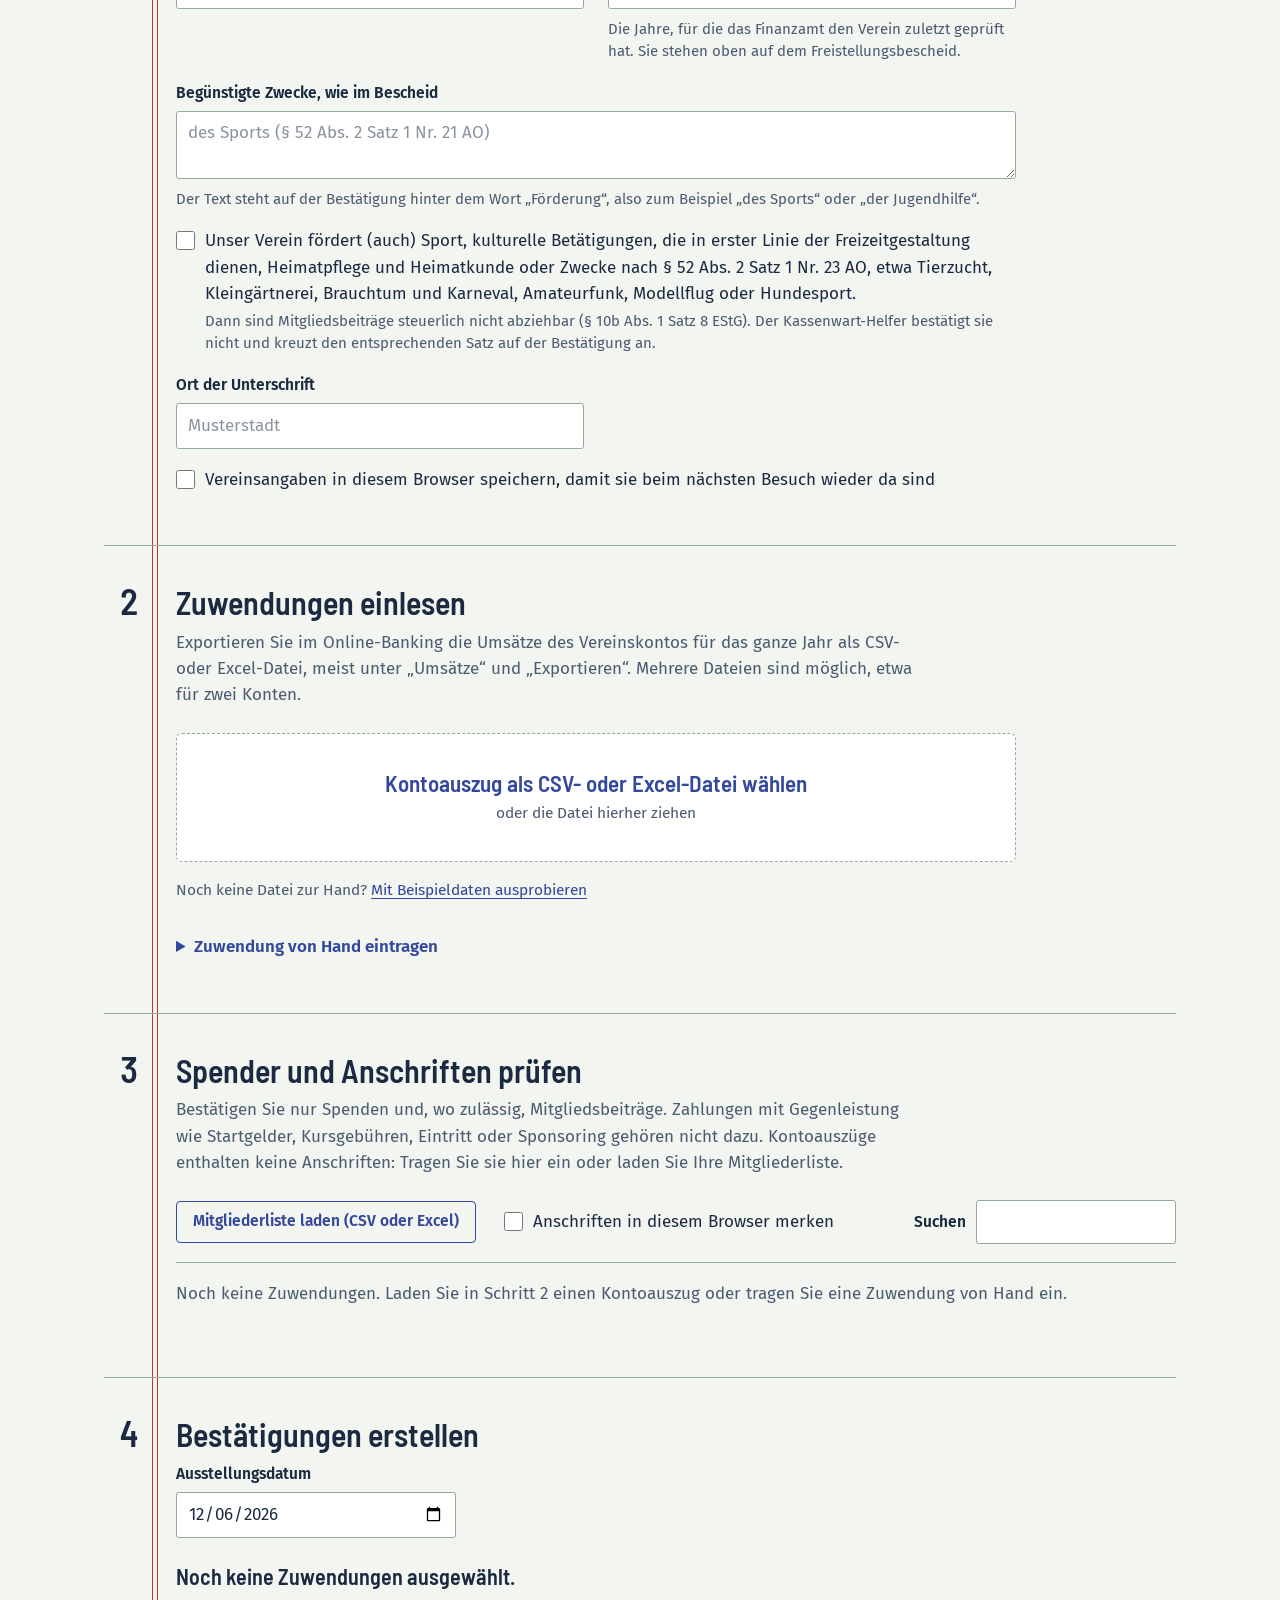
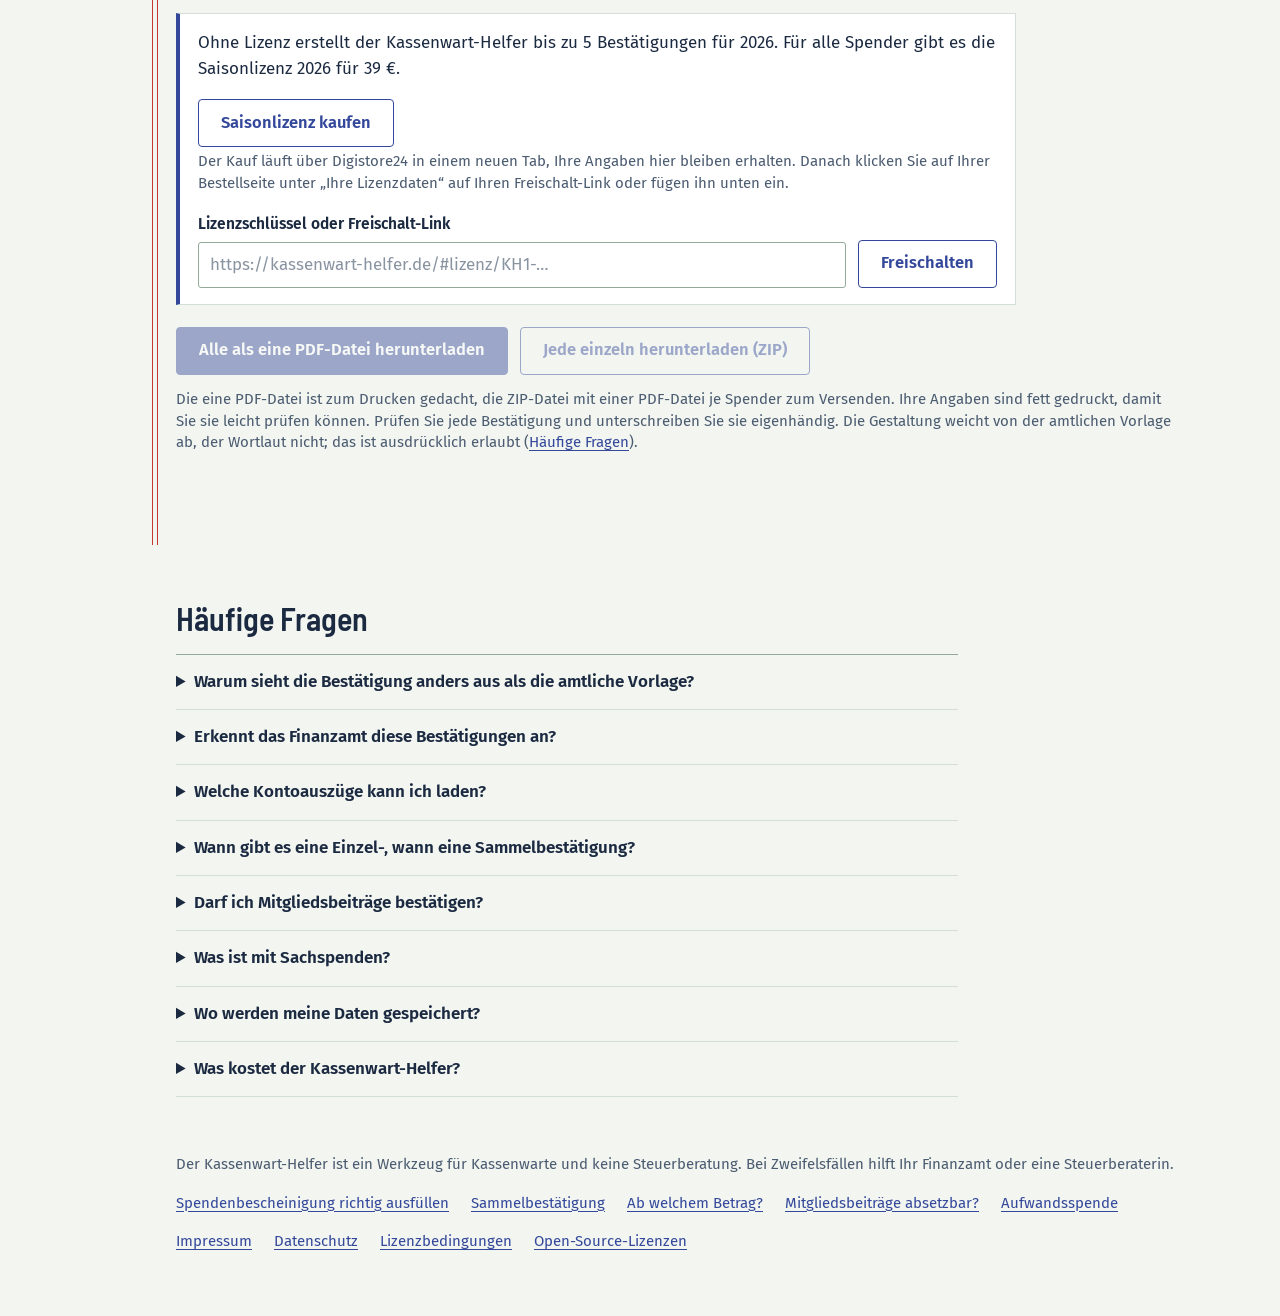
==== commit 670a4e7f: "Seite aktualisiert (13003f7)" ====
--- a/index.html
+++ b/index.html
@@ -38,6 +38,7 @@
           <li><strong>Amtlicher Wortlaut.</strong> Nach den Mustern 034122 und 034132 der Finanzverwaltung (BMF-Schreiben vom 7.11.2013), Betrag in Ziffern und Worten.</li>
           <li><strong>Ihre Daten bleiben bei Ihnen.</strong> Alles läuft in diesem Browser. Kontoauszüge und Anschriften werden nirgendwohin übertragen.</li>
           <li><strong>Sammelbestätigung mit Anlage.</strong> Mehrere Spenden eines Jahres auf einer Bestätigung, jede Zuwendung einzeln aufgeführt.</li>
+          <li><strong>Fünf Bestätigungen je Jahr kostenlos.</strong> Für alle Spender eines Jahres gibt es die <a href="#preis">Saisonlizenz für 39 €</a>, einmalig und ohne Abo.</li>
         </ul>
         <a class="knopf" href="#verein">Bestätigungen erstellen</a>
       </div>
@@ -164,10 +165,11 @@
         <ul id="probleme" class="probleme" aria-live="polite"></ul>
         <div id="lizenz" class="lizenz" hidden>
           <p id="lizenz-status"></p>
-          <p><a id="lizenz-kaufen" class="knopf zweit" href="#" hidden>Saisonlizenz kaufen</a></p>
+          <p id="lizenz-kauf" hidden><a id="lizenz-kaufen" class="knopf zweit" href="#" target="_blank" rel="noopener">Saisonlizenz kaufen</a>
+            <span class="hilfe">Der Kauf läuft über Digistore24 in einem neuen Tab, Ihre Angaben hier bleiben erhalten. Danach klicken Sie auf Ihrer Bestellseite unter „Ihre Lizenzdaten“ auf Ihren Freischalt-Link oder fügen ihn unten ein.</span></p>
           <form id="lizenz-form" class="lizenz-form">
-            <label>Lizenzschlüssel aus der Kauf-E-Mail
-              <input id="lizenz-eingabe" autocomplete="off" spellcheck="false" placeholder="KH1-…">
+            <label>Lizenzschlüssel oder Freischalt-Link
+              <input id="lizenz-eingabe" autocomplete="off" spellcheck="false" placeholder="https://kassenwart-helfer.de/#lizenz/KH1-…">
             </label>
             <button class="knopf zweit" type="submit">Freischalten</button>
           </form>
@@ -212,12 +214,14 @@
       </details>
       <details>
         <summary>Wo werden meine Daten gespeichert?</summary>
-        <p>Nirgends, solange Sie es nicht wünschen. Kontoauszüge, Spender und Beträge werden nur im Browser verarbeitet und nicht übertragen. Wenn Sie die Häkchen bei „Vereinsangaben speichern“ oder „Anschriften merken“ setzen, legt der Browser diese Angaben auf Ihrem Gerät ab, damit Sie sie im nächsten Jahr wieder haben.</p>
+        <p>Nirgends, solange Sie es nicht wünschen. Kontoauszüge, Spender und Beträge werden nur im Browser verarbeitet und nicht übertragen. Wenn Sie die Häkchen bei „Vereinsangaben speichern“ oder „Anschriften merken“ setzen, legt der Browser diese Angaben auf Ihrem Gerät ab, damit Sie sie im nächsten Jahr wieder haben. Eine freigeschaltete Saisonlizenz merkt sich der Browser ebenfalls.</p>
+        <p>Der Knopf löscht alles davon, auch die Freischaltung. Die stellen Sie mit dem Freischalt-Link von Ihrer Bestellseite jederzeit wieder her.</p>
         <p><button type="button" id="daten-loeschen" class="leise">Gespeicherte Daten in diesem Browser löschen</button></p>
       </details>
-      <details>
+      <details id="preis">
         <summary>Was kostet der Kassenwart-Helfer?</summary>
-        <p>Derzeit nichts. Sie brauchen auch kein Konto und keine Anmeldung.</p>
+        <p>Bis zu fünf Bestätigungen je Jahr sind kostenlos, ohne Konto und ohne Anmeldung. Für alle Spender eines Jahres gibt es die Saisonlizenz für 39 € inklusive Mehrwertsteuer, einmalig und ohne Abo. Sie gilt für einen Verein und alle Zuwendungen eines Kalenderjahres, auf beliebig vielen Geräten, und läuft nicht ab.</p>
+        <p>Sie kaufen die Lizenz in Schritt 4 bei Digistore24. Dort wählen Sie die Zahlungsart, und von dort kommt auch die Rechnung. Es gelten unsere <a href="lizenzbedingungen.html">Lizenzbedingungen</a>.</p>
       </details>
     </section>
   </main>
@@ -225,7 +229,7 @@
   <footer class="fuss">
     <p>Der Kassenwart-Helfer ist ein Werkzeug für Kassenwarte und keine Steuerberatung. Bei Zweifelsfällen hilft Ihr Finanzamt oder eine Steuerberaterin.</p>
     <p><a href="spendenbescheinigung-verein.html">Spendenbescheinigung richtig ausfüllen</a> <a href="sammelbestaetigung.html">Sammelbestätigung</a> <a href="spendenbescheinigung-ab-welchem-betrag.html">Ab welchem Betrag?</a> <a href="mitgliedsbeitrag-absetzbar.html">Mitgliedsbeiträge absetzbar?</a> <a href="aufwandsspende.html">Aufwandsspende</a></p>
-    <p><a href="impressum.html">Impressum</a> <a href="datenschutz.html">Datenschutz</a> <a href="lizenzen.txt">Lizenzen</a></p>
+    <p><a href="impressum.html">Impressum</a> <a href="datenschutz.html">Datenschutz</a> <a href="lizenzbedingungen.html">Lizenzbedingungen</a> <a href="lizenzen.txt">Open-Source-Lizenzen</a></p>
   </footer>
 </body>
 </html>
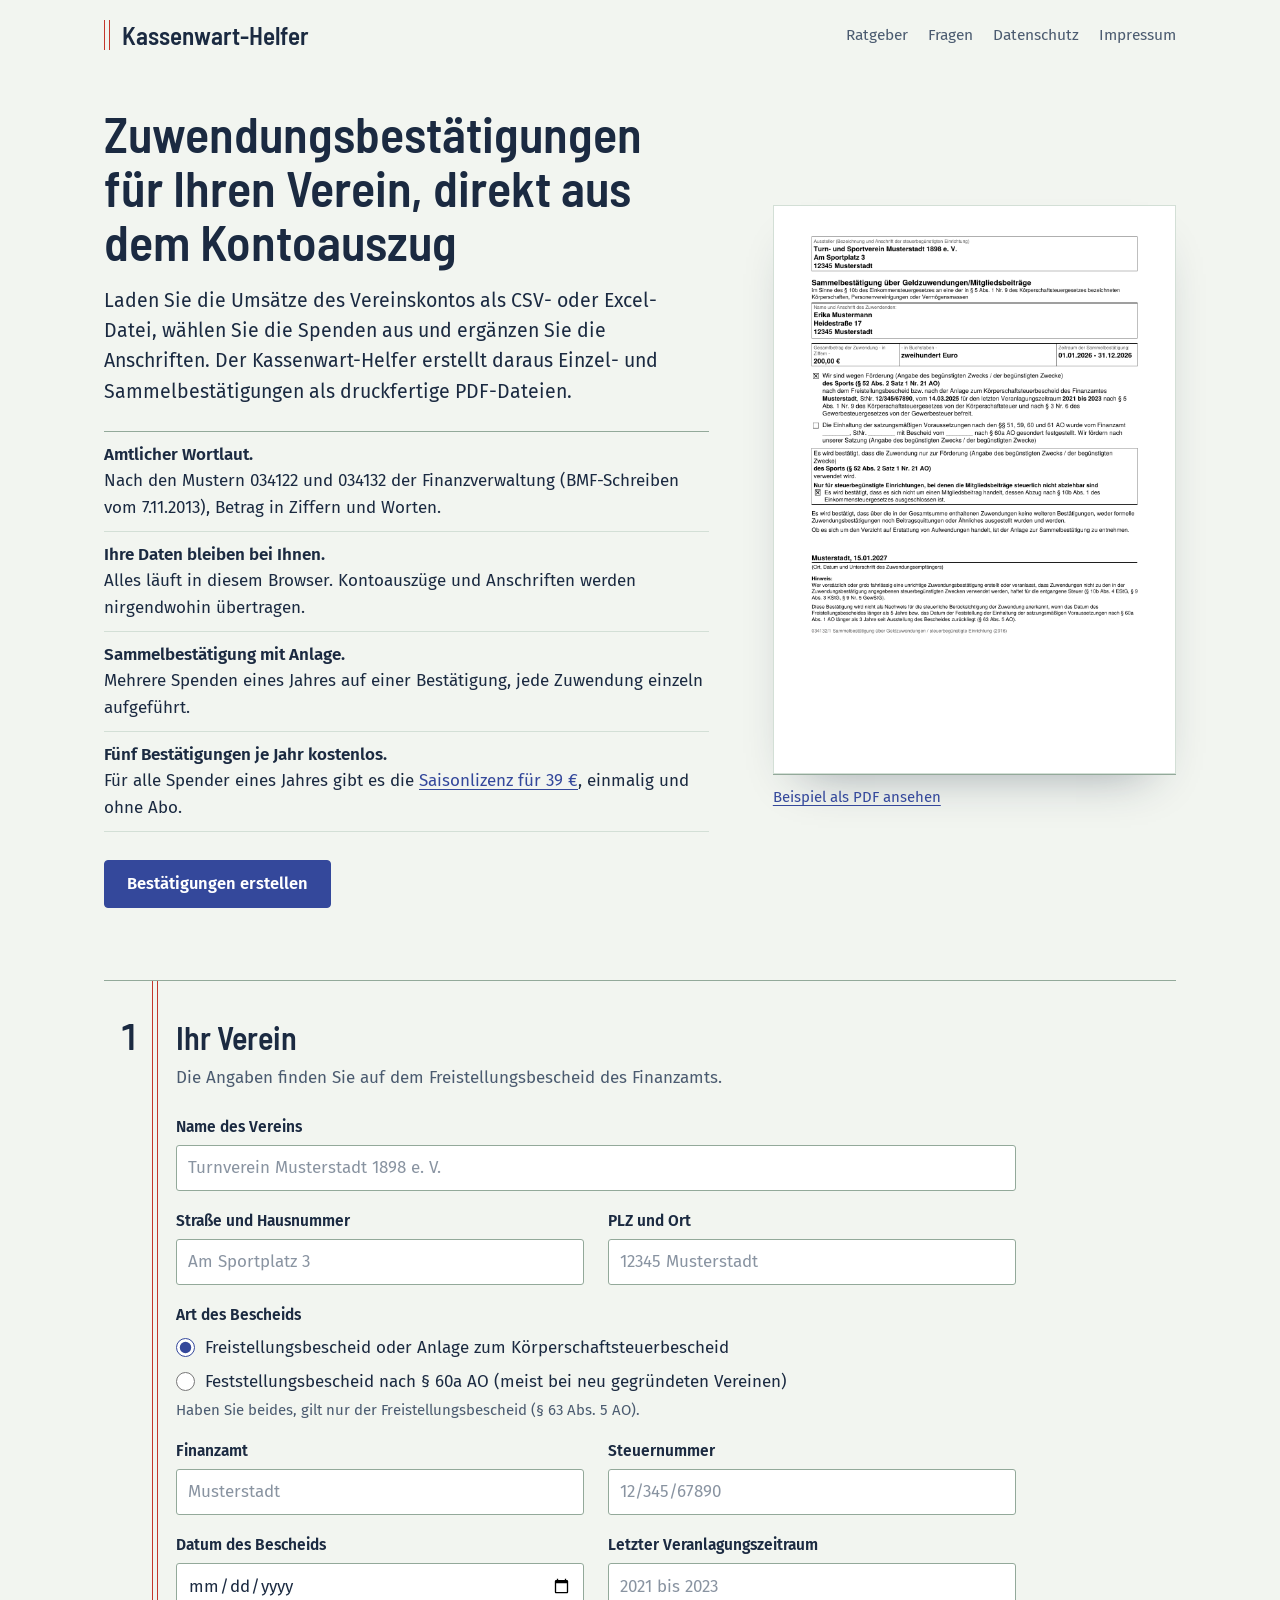
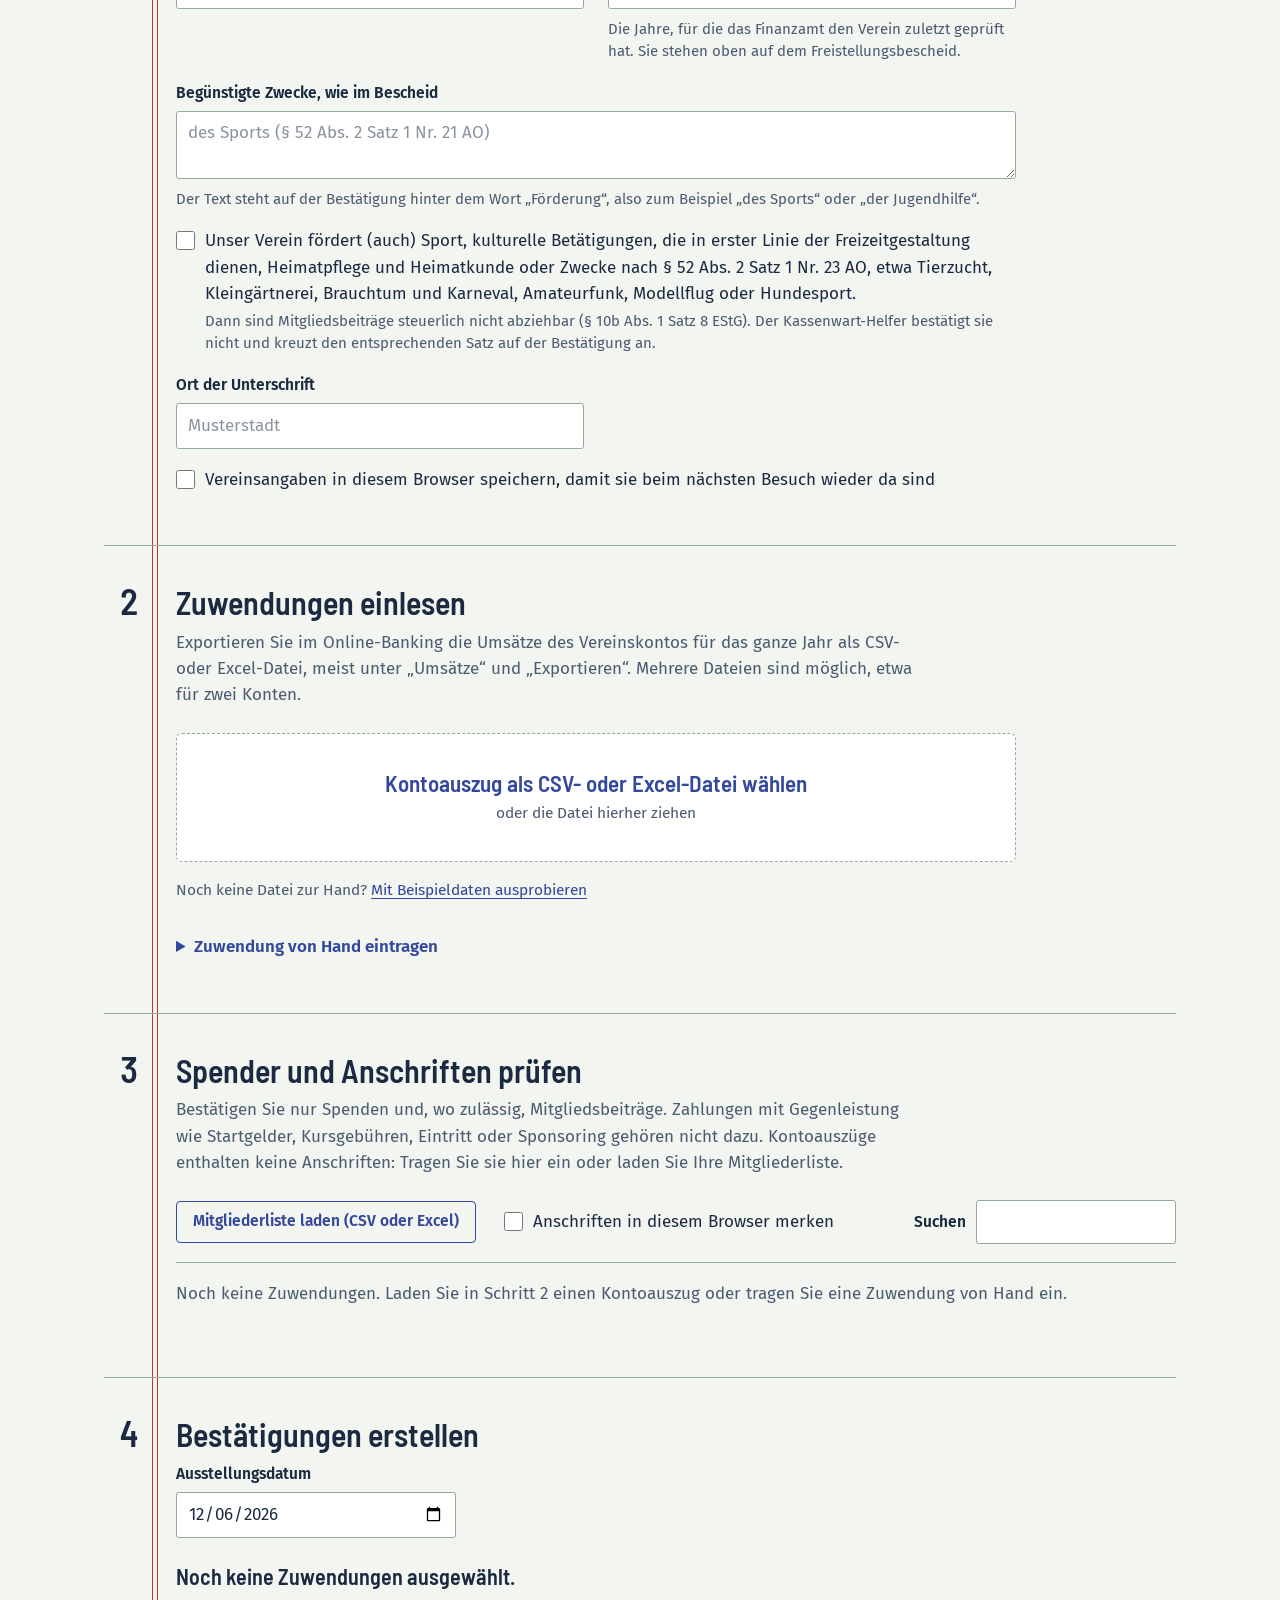
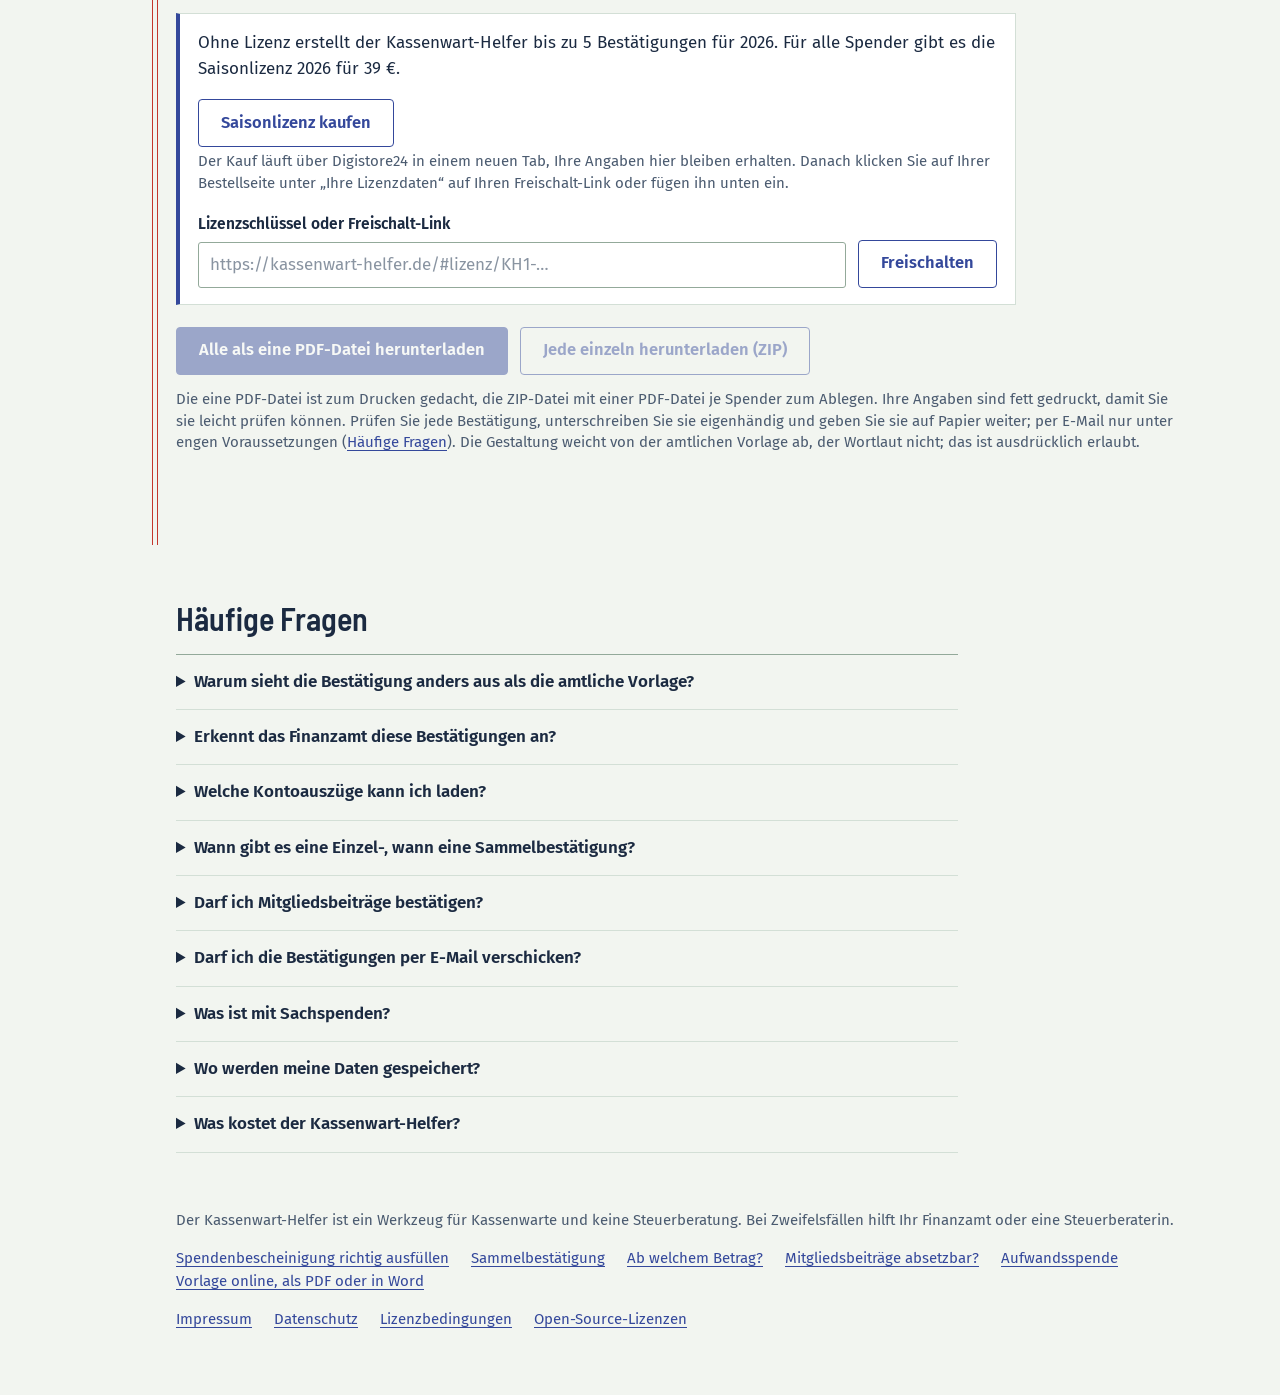
==== commit 77934da1: "Seite aktualisiert (a99cf5a)" ====
--- a/index.html
+++ b/index.html
@@ -179,7 +179,7 @@
           <button type="button" id="alle-pdf" class="knopf">Alle als eine PDF-Datei herunterladen</button>
           <button type="button" id="alle-zip" class="knopf zweit">Jede einzeln herunterladen (ZIP)</button>
         </div>
-        <p class="hilfe">Die eine PDF-Datei ist zum Drucken gedacht, die ZIP-Datei mit einer PDF-Datei je Spender zum Versenden. Ihre Angaben sind fett gedruckt, damit Sie sie leicht prüfen können. Prüfen Sie jede Bestätigung und unterschreiben Sie sie eigenhändig. Die Gestaltung weicht von der amtlichen Vorlage ab, der Wortlaut nicht; das ist ausdrücklich erlaubt (<a href="#fragen">Häufige Fragen</a>).</p>
+        <p class="hilfe">Die eine PDF-Datei ist zum Drucken gedacht, die ZIP-Datei mit einer PDF-Datei je Spender zum Ablegen. Ihre Angaben sind fett gedruckt, damit Sie sie leicht prüfen können. Prüfen Sie jede Bestätigung, unterschreiben Sie sie eigenhändig und geben Sie sie auf Papier weiter; per E-Mail nur unter engen Voraussetzungen (<a href="#email">Häufige Fragen</a>). Die Gestaltung weicht von der amtlichen Vorlage ab, der Wortlaut nicht; das ist ausdrücklich erlaubt.</p>
         <p id="erstellen-meldung" class="meldung" role="status"></p>
       </section>
     </div>
@@ -207,6 +207,11 @@
       <details>
         <summary>Darf ich Mitgliedsbeiträge bestätigen?</summary>
         <p>Nur wenn Ihr Verein keinen der Zwecke fördert, für die § 10b Abs. 1 Satz 8 EStG den Abzug ausschließt: Sport, kulturelle Betätigungen, die in erster Linie der Freizeitgestaltung dienen, Heimatpflege und Heimatkunde sowie die Zwecke nach § 52 Abs. 2 Satz 1 Nr. 23 AO. Bei Fördervereinen von Schulen oder Kindergärten sind Mitgliedsbeiträge dagegen meist abziehbar.</p>
+      </details>
+      <details id="email">
+        <summary>Darf ich die Bestätigungen per E-Mail verschicken?</summary>
+        <p>In der Regel nicht. Eine Zuwendungsbestätigung braucht die eigenhändige Unterschrift einer zeichnungsberechtigten Person. Ohne Unterschrift geht es nur, wenn Ihr Verein dem Finanzamt ein Verfahren zur maschinellen Erstellung angezeigt hat, das mit der Buchhaltung verbunden ist (R 10b.1 Abs. 4 EStR). Solche maschinell erstellten Bestätigungen dürfen dann auch als schreibgeschützte Datei elektronisch verschickt werden (BMF-Schreiben vom 6.2.2017). Der Kassenwart-Helfer ist kein solches Verfahren.</p>
+        <p>Drucken Sie die Bestätigungen deshalb aus, unterschreiben Sie sie und übergeben Sie sie oder schicken Sie sie per Post. Die einzelnen PDF-Dateien aus der ZIP-Datei eignen sich zum Ablegen; ein Doppel jeder Bestätigung muss der Verein ohnehin aufbewahren.</p>
       </details>
       <details>
         <summary>Was ist mit Sachspenden?</summary>
@@ -228,7 +233,7 @@
 
   <footer class="fuss">
     <p>Der Kassenwart-Helfer ist ein Werkzeug für Kassenwarte und keine Steuerberatung. Bei Zweifelsfällen hilft Ihr Finanzamt oder eine Steuerberaterin.</p>
-    <p><a href="spendenbescheinigung-verein.html">Spendenbescheinigung richtig ausfüllen</a> <a href="sammelbestaetigung.html">Sammelbestätigung</a> <a href="spendenbescheinigung-ab-welchem-betrag.html">Ab welchem Betrag?</a> <a href="mitgliedsbeitrag-absetzbar.html">Mitgliedsbeiträge absetzbar?</a> <a href="aufwandsspende.html">Aufwandsspende</a></p>
+    <p><a href="spendenbescheinigung-verein.html">Spendenbescheinigung richtig ausfüllen</a> <a href="sammelbestaetigung.html">Sammelbestätigung</a> <a href="spendenbescheinigung-ab-welchem-betrag.html">Ab welchem Betrag?</a> <a href="mitgliedsbeitrag-absetzbar.html">Mitgliedsbeiträge absetzbar?</a> <a href="aufwandsspende.html">Aufwandsspende</a> <a href="spendenbescheinigung-vorlage.html">Vorlage online, als PDF oder in Word</a></p>
     <p><a href="impressum.html">Impressum</a> <a href="datenschutz.html">Datenschutz</a> <a href="lizenzbedingungen.html">Lizenzbedingungen</a> <a href="lizenzen.txt">Open-Source-Lizenzen</a></p>
   </footer>
 </body>
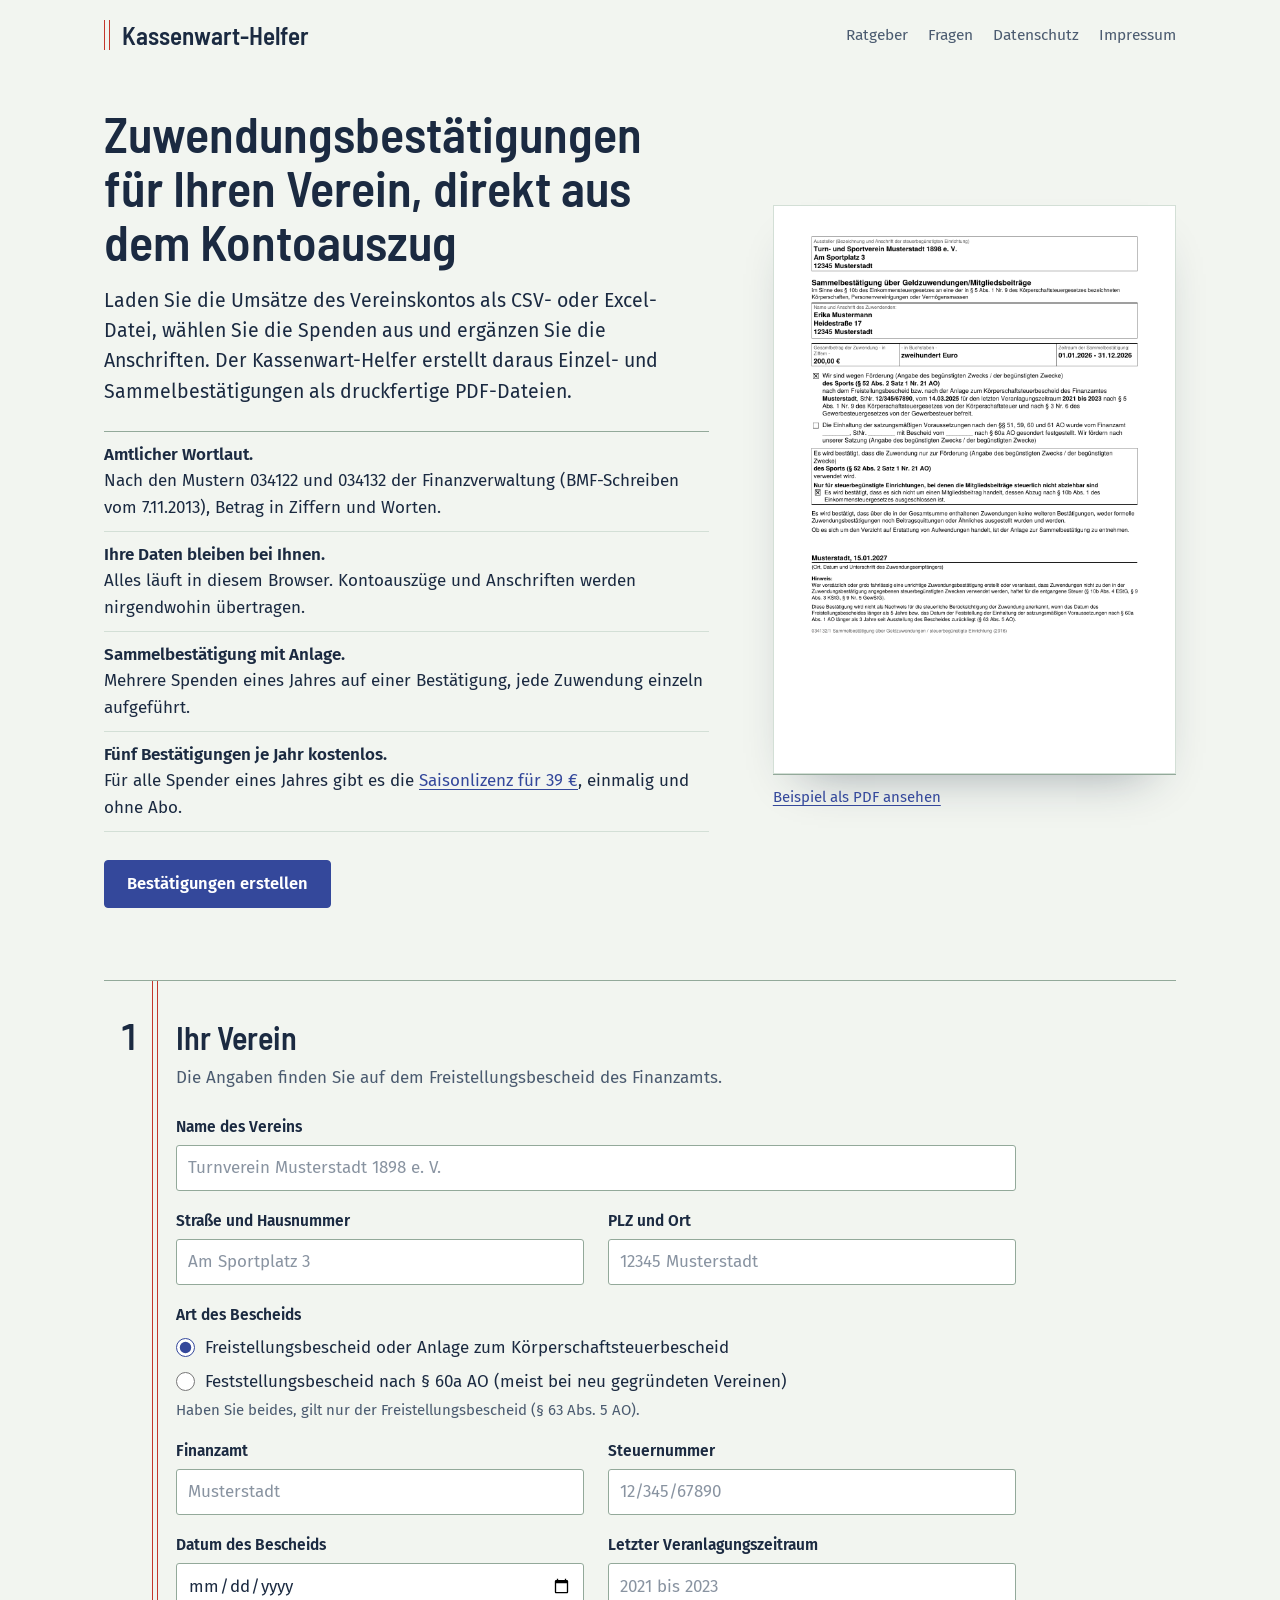
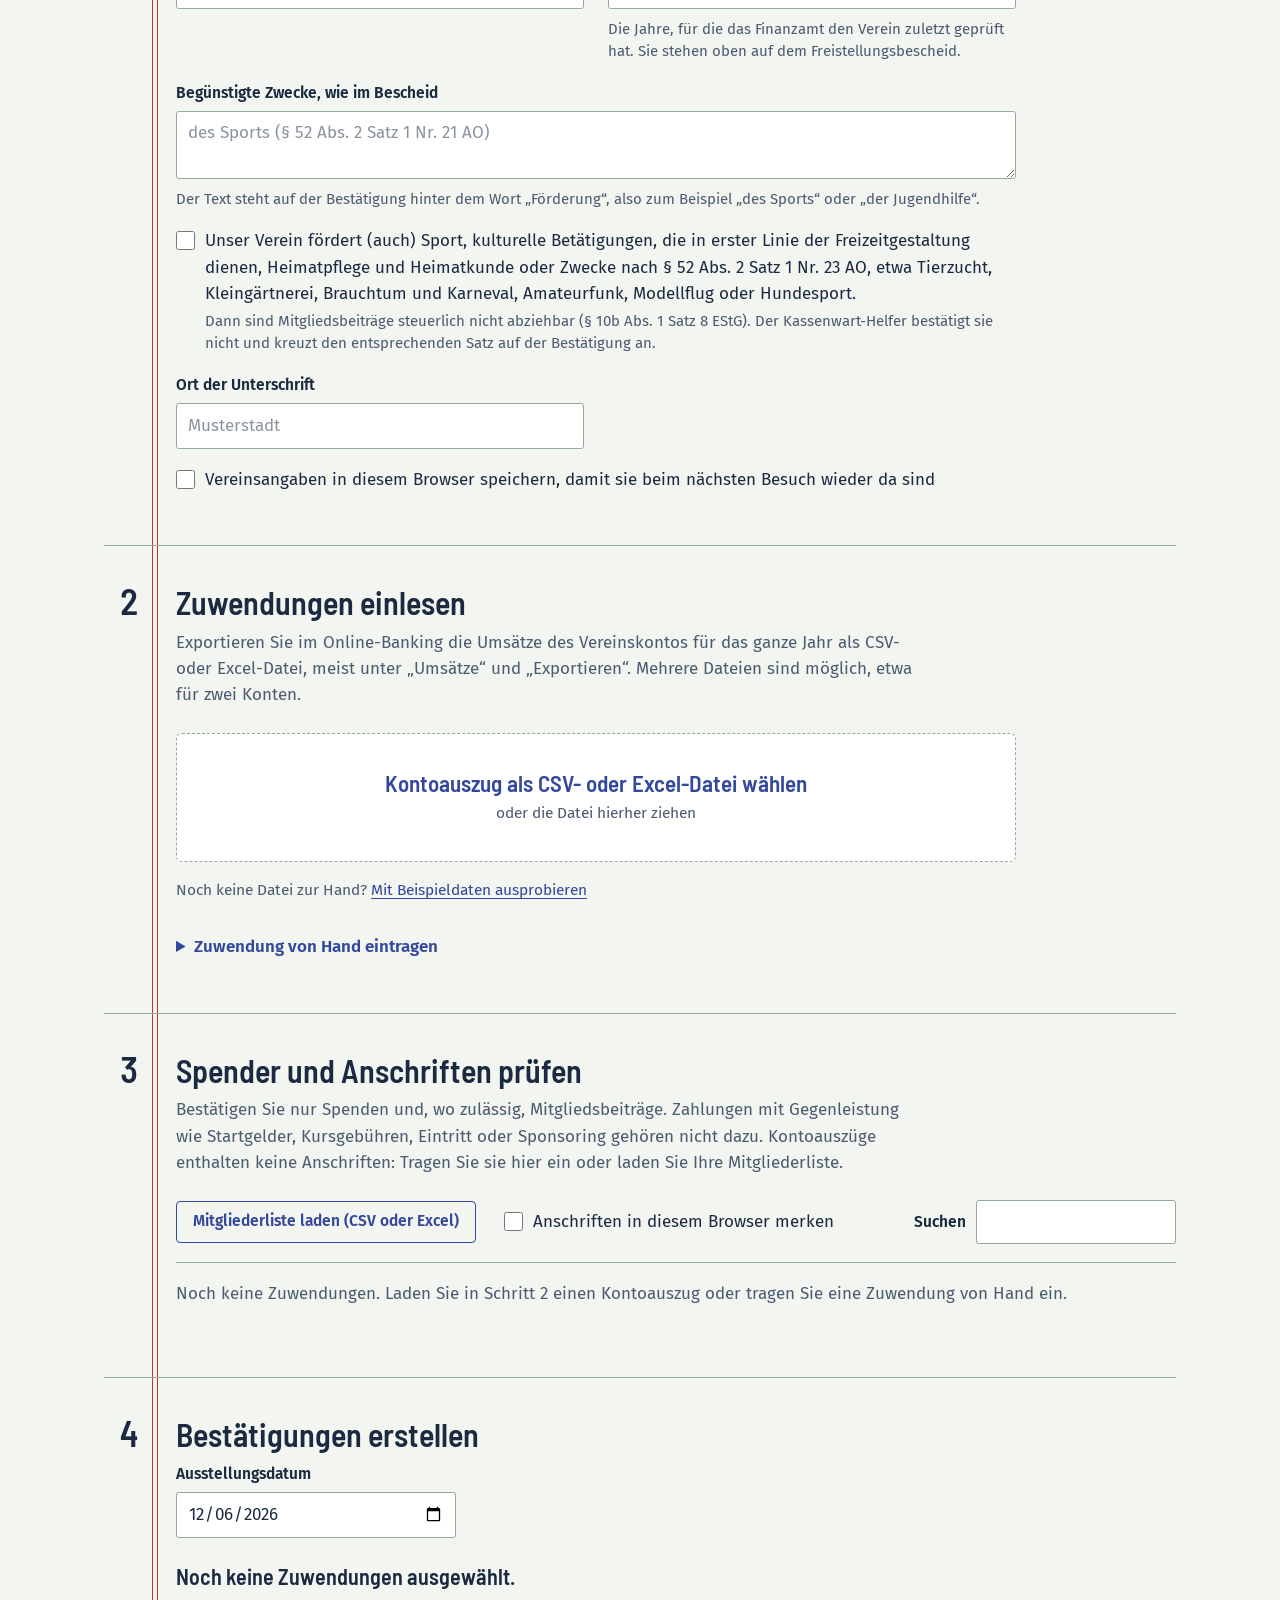
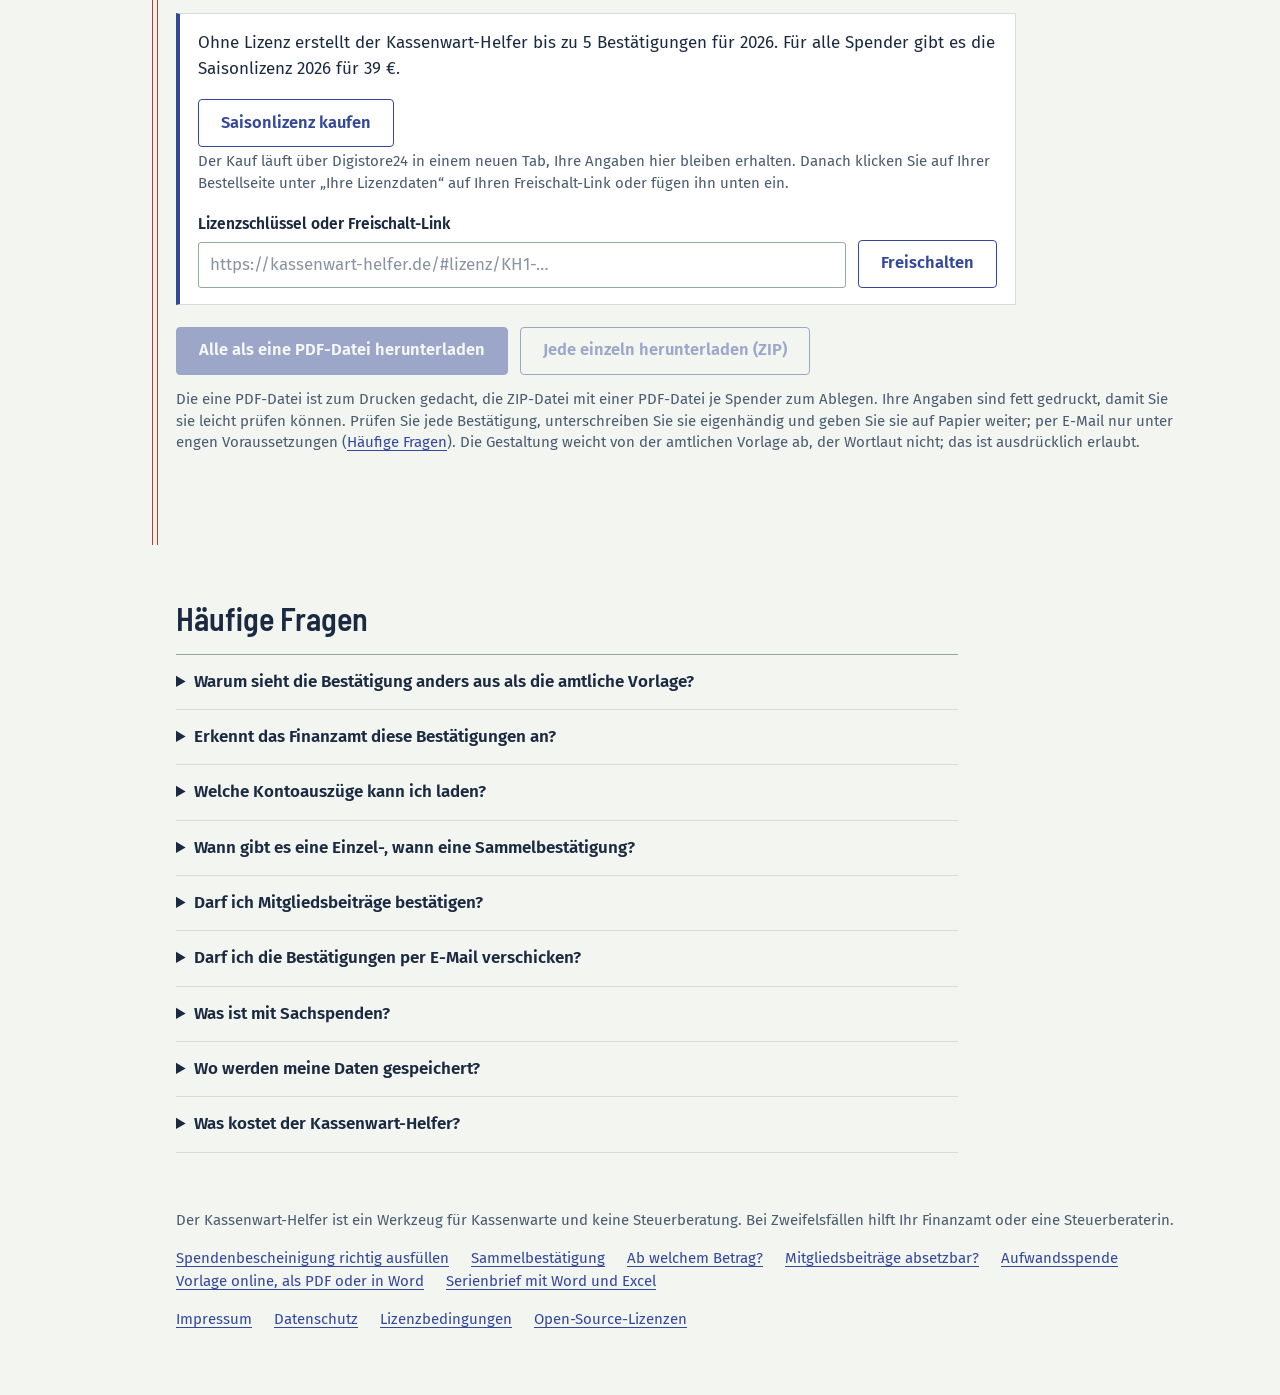
==== commit dd4097f9: "Seite aktualisiert (d3a4ec2)" ====
--- a/index.html
+++ b/index.html
@@ -198,7 +198,8 @@
       </details>
       <details>
         <summary>Welche Kontoauszüge kann ich laden?</summary>
-        <p>Die CSV- oder Excel-Exporte (.xlsx) der Umsätze, wie sie die meisten Banken anbieten, zum Beispiel Sparkassen, Volks- und Raiffeisenbanken, ING oder DKB. Der Kassenwart-Helfer erkennt Datum, Name, Betrag und Verwendungszweck selbst. Falls eine Spalte falsch erkannt wird, können Sie sie nach dem Laden unter dem Dateinamen selbst zuordnen.</p>
+        <p>Die CSV- oder Excel-Exporte (.xlsx) der Umsätze, wie sie fast alle Banken anbieten. Getestet mit den Exportformaten von Sparkassen, Volks- und Raiffeisenbanken (auch im älteren Format), Sparda-Banken, GLS Bank, Deutscher Bank, Postbank, Commerzbank, comdirect, ING, DKB, Targobank, N26, Vivid und Finom sowie mit dem CSV-Export der PayPal-Aktivitäten.</p>
+        <p>Der Kassenwart-Helfer erkennt Datum, Name, Betrag und Verwendungszweck selbst, auch wenn der Name nur im Buchungstext steht. Falls eine Spalte falsch erkannt wird, können Sie sie nach dem Laden unter dem Dateinamen selbst zuordnen. Auszahlungen von PayPal und anderen Zahlungsdiensten sind keine Einzelspenden und werden nicht vorausgewählt; für Spenden über PayPal laden Sie zusätzlich den PayPal-Export.</p>
       </details>
       <details>
         <summary>Wann gibt es eine Einzel-, wann eine Sammelbestätigung?</summary>
@@ -233,7 +234,7 @@
 
   <footer class="fuss">
     <p>Der Kassenwart-Helfer ist ein Werkzeug für Kassenwarte und keine Steuerberatung. Bei Zweifelsfällen hilft Ihr Finanzamt oder eine Steuerberaterin.</p>
-    <p><a href="spendenbescheinigung-verein.html">Spendenbescheinigung richtig ausfüllen</a> <a href="sammelbestaetigung.html">Sammelbestätigung</a> <a href="spendenbescheinigung-ab-welchem-betrag.html">Ab welchem Betrag?</a> <a href="mitgliedsbeitrag-absetzbar.html">Mitgliedsbeiträge absetzbar?</a> <a href="aufwandsspende.html">Aufwandsspende</a> <a href="spendenbescheinigung-vorlage.html">Vorlage online, als PDF oder in Word</a></p>
+    <p><a href="spendenbescheinigung-verein.html">Spendenbescheinigung richtig ausfüllen</a> <a href="sammelbestaetigung.html">Sammelbestätigung</a> <a href="spendenbescheinigung-ab-welchem-betrag.html">Ab welchem Betrag?</a> <a href="mitgliedsbeitrag-absetzbar.html">Mitgliedsbeiträge absetzbar?</a> <a href="aufwandsspende.html">Aufwandsspende</a> <a href="spendenbescheinigung-vorlage.html">Vorlage online, als PDF oder in Word</a> <a href="spendenbescheinigung-serienbrief.html">Serienbrief mit Word und Excel</a></p>
     <p><a href="impressum.html">Impressum</a> <a href="datenschutz.html">Datenschutz</a> <a href="lizenzbedingungen.html">Lizenzbedingungen</a> <a href="lizenzen.txt">Open-Source-Lizenzen</a></p>
   </footer>
 </body>
